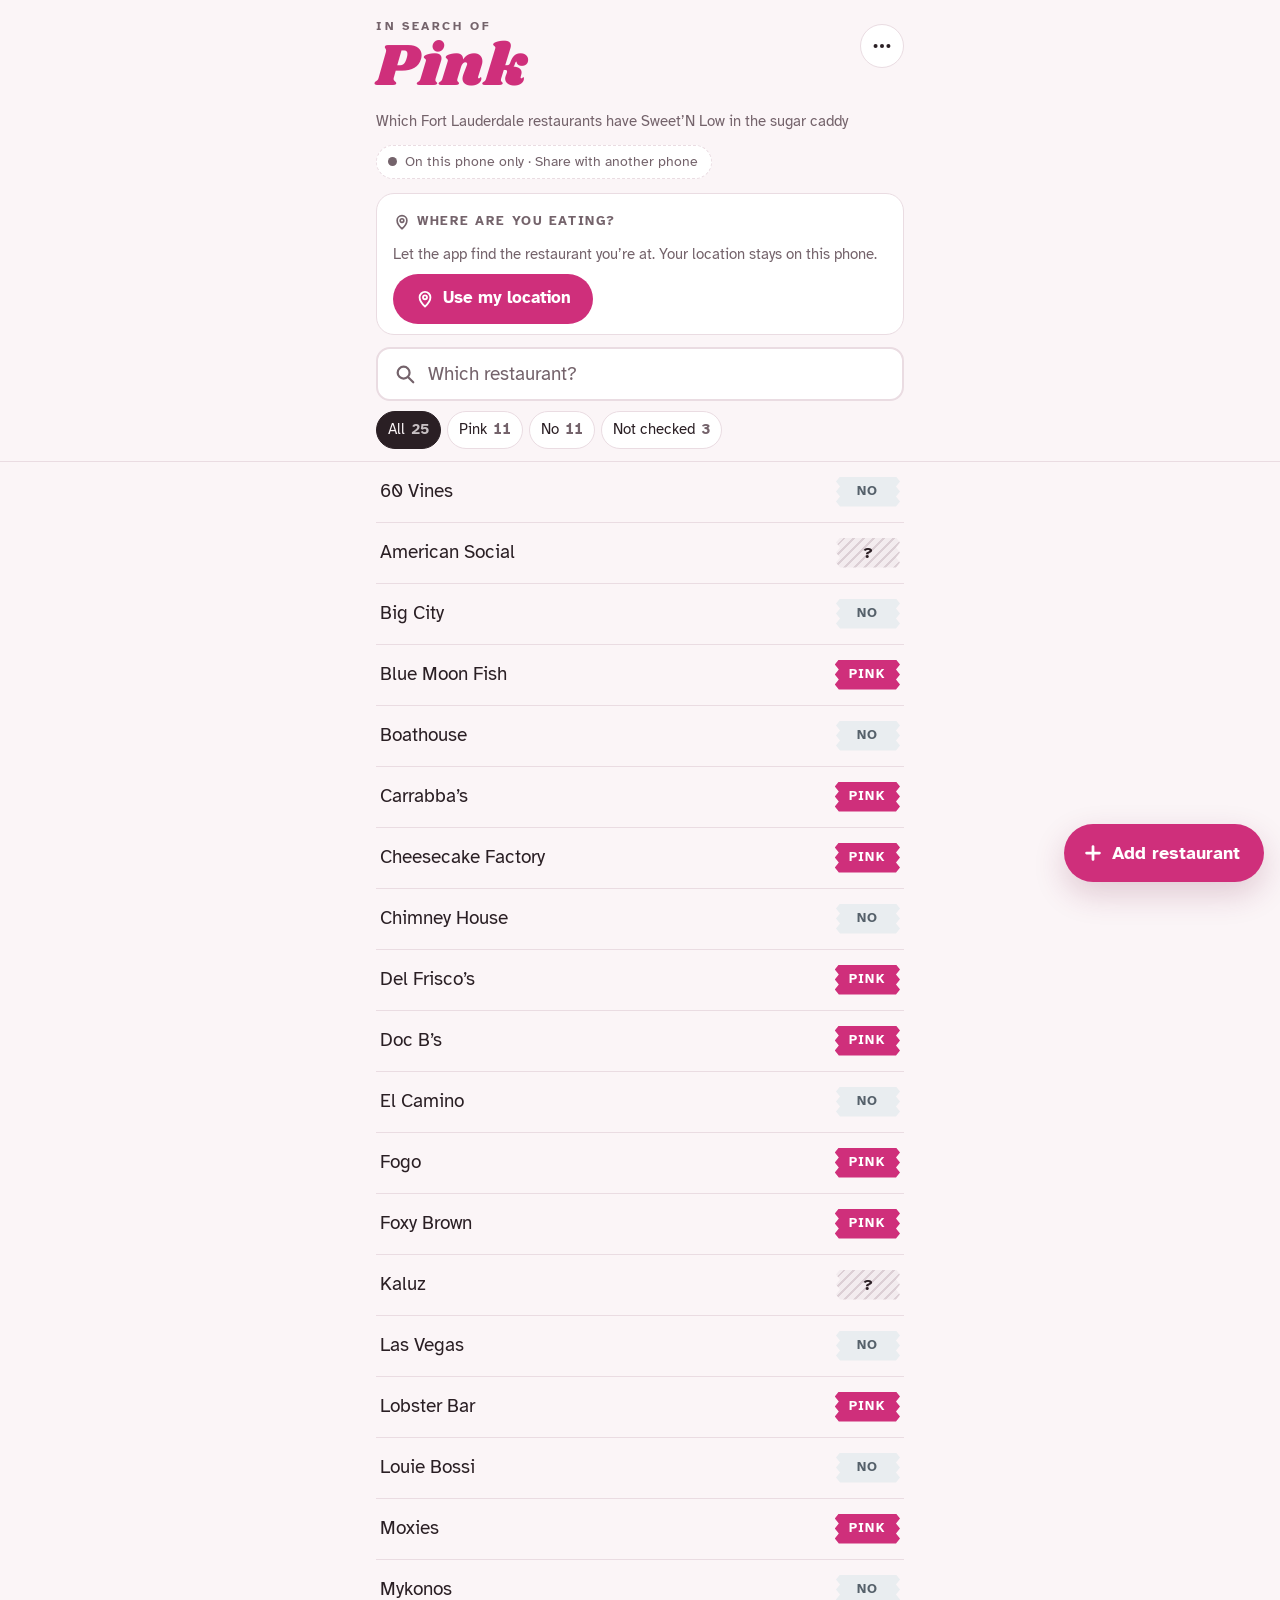
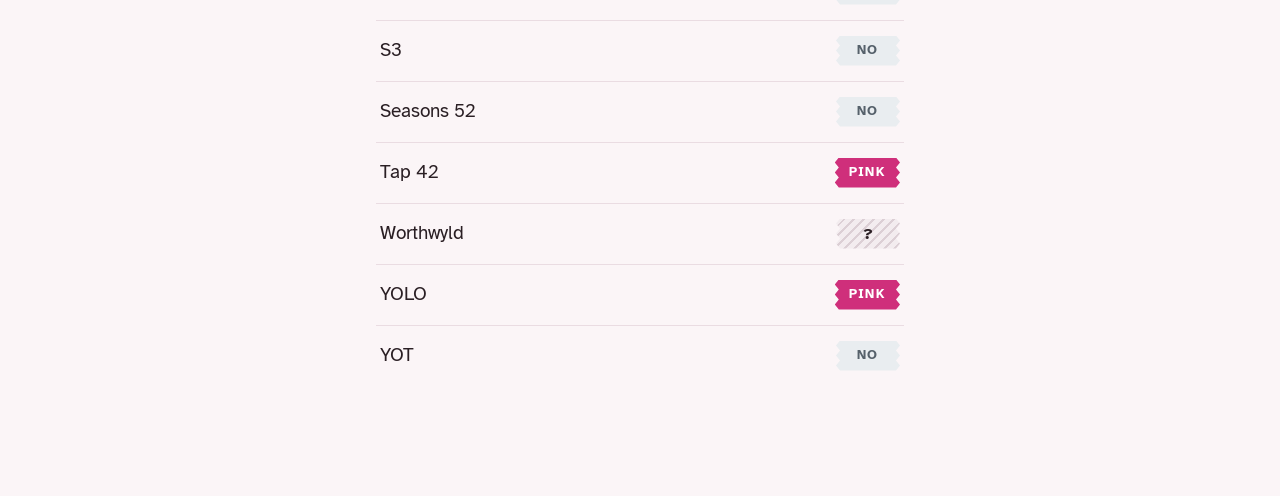
==== docs/index.html @ 4d72fc16 "Recognize the restaurant you're at - On open, the app finds your location and shows the restaurant y" ====
<!doctype html>
<html lang="en">
<head>
<meta charset="utf-8">
<meta name="viewport" content="width=device-width, initial-scale=1, viewport-fit=cover">
<title>In Search of Pink</title>
<meta name="description" content="Which Fort Lauderdale restaurants have Sweet'N Low in the sugar caddy">
<meta name="theme-color" content="#FBF5F7" media="(prefers-color-scheme: light)">
<meta name="theme-color" content="#171214" media="(prefers-color-scheme: dark)">
<meta name="mobile-web-app-capable" content="yes">
<meta name="apple-mobile-web-app-capable" content="yes">
<meta name="apple-mobile-web-app-title" content="Pink List">
<link rel="manifest" href="manifest.webmanifest">
<link rel="icon" type="image/png" href="icons/favicon-64.png">
<link rel="apple-touch-icon" href="icons/apple-touch-icon.png">
<link rel="preconnect" href="https://fonts.googleapis.com">
<link rel="preconnect" href="https://fonts.gstatic.com" crossorigin>
<link rel="stylesheet" href="https://fonts.googleapis.com/css2?family=Atkinson+Hyperlegible:wght@400;700&family=Shrikhand&display=swap">
<style>
:root { padding-top: env(safe-area-inset-top, 0px); padding-bottom: env(safe-area-inset-bottom, 0px); }
body { margin: 0; }
[hidden] { display: none !important; }
/* Layout: one-screen phone app. Masthead scrolls away; search + filter bar stays pinned; each restaurant row wears a crimped sugar-packet badge; adding and correcting happen in a bottom sheet. */
:root {
  --bg: #FBF5F7;
  --surface: #FFFFFF;
  --ink: #2A1F24;
  --muted: #74636B;
  --line: #EADCE2;
  --pink: #CF2F7B;
  --on-pink: #FFFFFF;
  --pink-soft: #FBE1EC;
  --pink-ink: #8C1450;
  --no: #56616B;
  --no-soft: #E9EDF0;
  --unk-a: #F3ECEF;
  --unk-b: #DCCFD5;
  --ok: #23845A;
  --warn: #B86A00;
  --scrim: rgba(42, 31, 36, 0.45);
  --shadow: 0 12px 32px rgba(120, 30, 70, 0.20);
  --f-display: "Shrikhand", "Cooper Black", Georgia, serif;
  --f-body: "Atkinson Hyperlegible", system-ui, -apple-system, "Segoe UI", Roboto, sans-serif;
  --tooth: 4px;
}
@media (prefers-color-scheme: dark) {
  :root:not([data-theme="light"]) {
    --bg: #171214; --surface: #231A1F; --ink: #F5EAEF; --muted: #B4A2AA; --line: #3A2C33;
    --pink: #FF62A5; --on-pink: #2A0716; --pink-soft: #4A1C31; --pink-ink: #FFC1DA;
    --no: #B2BCC5; --no-soft: #2C3237; --unk-a: #2A2125; --unk-b: #45363D;
    --ok: #5ED39C; --warn: #F2A93B;
    --scrim: rgba(0, 0, 0, 0.6); --shadow: 0 12px 32px rgba(0, 0, 0, 0.5);
    color-scheme: dark;
  }
}
:root[data-theme="dark"] {
  --bg: #171214; --surface: #231A1F; --ink: #F5EAEF; --muted: #B4A2AA; --line: #3A2C33;
  --pink: #FF62A5; --on-pink: #2A0716; --pink-soft: #4A1C31; --pink-ink: #FFC1DA;
  --no: #B2BCC5; --no-soft: #2C3237; --unk-a: #2A2125; --unk-b: #45363D;
  --ok: #5ED39C; --warn: #F2A93B;
  --scrim: rgba(0, 0, 0, 0.6); --shadow: 0 12px 32px rgba(0, 0, 0, 0.5);
  color-scheme: dark;
}

* { box-sizing: border-box; }
html { -webkit-text-size-adjust: 100%; }
body {
  background: var(--bg);
  color: var(--ink);
  font: 400 17px/1.45 var(--f-body);
  -webkit-tap-highlight-color: transparent;
}
body::before {
  content: ""; position: fixed; inset: 0 0 auto; height: env(safe-area-inset-top, 0px);
  z-index: 10; background: var(--bg);
}
button, input, textarea { font: inherit; color: inherit; }
button { cursor: pointer; }
:focus-visible { outline: 3px solid var(--pink); outline-offset: 2px; }

.wrap {
  max-width: 560px; margin: 0 auto;
  padding-left: max(16px, env(safe-area-inset-left, 0px));
  padding-right: max(16px, env(safe-area-inset-right, 0px));
}

/* Masthead */
.masthead { padding-block: 20px 6px; display: flex; align-items: flex-start; gap: 12px; }
.brand { margin: 0; flex: 1; min-width: 0; line-height: 1; }
.brand small {
  display: block; font: 700 12px/1 var(--f-body); letter-spacing: 0.22em;
  text-transform: uppercase; color: var(--muted); margin-bottom: 4px;
}
.brand span {
  display: block; font-family: var(--f-display); font-weight: 400; font-size: 52px;
  line-height: 1.05; color: var(--pink); letter-spacing: 0.01em;
}
.sub { margin: 6px 0 0; color: var(--muted); font-size: 15px; text-wrap: balance; }
.icon-btn {
  flex: none; width: 44px; height: 44px; border-radius: 50%; border: 1px solid var(--line);
  background: var(--surface); display: grid; place-items: center; margin-top: 4px;
}
.icon-btn svg { width: 22px; height: 22px; fill: var(--ink); }

/* Sharing status */
.status-row { display: flex; flex-wrap: wrap; gap: 8px; margin-top: 12px; }
.status-row:not(:has(button:not([hidden]))) { display: none; }
.sync-line {
  display: inline-flex; align-items: center; gap: 8px; min-height: 34px; max-width: 100%;
  padding: 5px 13px 5px 11px; border-radius: 17px; border: 1px solid var(--line);
  background: var(--surface); color: var(--muted); font-size: 14px; text-align: left;
}
.sync-line #syncText { min-width: 0; }
.sync-line .dot { width: 9px; height: 9px; border-radius: 50%; flex: none; background: var(--muted); }
.sync-line[data-state="off"] { border-style: dashed; }
.sync-line[data-state="ok"] .dot { background: var(--ok); }
.sync-line[data-state="busy"] .dot { background: var(--pink); animation: pulse 0.9s ease-in-out infinite alternate; }
.sync-line[data-state="offline"] .dot, .sync-line[data-state="error"] .dot { background: var(--warn); }
.install-pill {
  min-height: 34px; padding: 5px 14px; border-radius: 17px; border: 2px solid var(--pink);
  background: transparent; color: var(--pink-ink); font-size: 14px; font-weight: 700;
}
@keyframes pulse { from { opacity: 1; } to { opacity: 0.3; } }

/* Where are we? */
.here {
  margin-top: 14px; padding: 14px 16px 10px; border-radius: 18px;
  background: var(--surface); border: 1px solid var(--line);
  display: grid; gap: 8px;
}
.here[data-kind="pink"] { background: var(--pink); border-color: var(--pink); color: var(--on-pink); }
.here[data-kind="no"] { background: var(--no-soft); border-color: var(--no-soft); }
.here[data-kind="unknown"] { border: 2px dashed var(--unk-b); }
.here[data-kind="quiet"] { background: transparent; border-style: dashed; padding-block: 8px 4px; }
.here[data-kind="locating"] { padding-bottom: 14px; }
.here-top { display: flex; align-items: center; justify-content: space-between; gap: 10px; min-height: 28px; }
.eyebrow {
  display: inline-flex; align-items: center; gap: 6px; min-width: 0;
  font-size: 13px; font-weight: 700; letter-spacing: 0.12em; text-transform: uppercase; color: var(--muted);
}
.pin { width: 18px; height: 18px; flex: none; fill: none; stroke: currentColor; stroke-width: 2.2; stroke-linejoin: round; }
.here[data-kind="locating"] .pin { color: var(--pink); animation: bob 0.8s ease-in-out infinite alternate; }
.here[data-kind="pink"] .eyebrow, .here[data-kind="pink"] .here-link, .here[data-kind="pink"] .here-text { color: var(--on-pink); }
.here-name { margin: 0; font-size: 30px; font-weight: 700; line-height: 1.1; overflow-wrap: anywhere; text-wrap: balance; }
.here-title { margin: 0; font-size: 18px; font-weight: 700; line-height: 1.3; text-wrap: balance; }
.here-text { margin: 0; font-size: 15px; color: var(--muted); }
.here-text b { color: var(--ink); overflow-wrap: anywhere; }
.verdict { display: flex; align-items: center; gap: 12px; font-family: var(--f-display); font-size: 23px; line-height: 1.15; }
.verdict .packet { height: 34px; min-width: 70px; font-size: 14px; }
.here[data-kind="pink"] .packet.pink { background: var(--on-pink); color: var(--pink); }
.here[data-kind="no"] .packet.no { background: var(--surface); }
.here-actions { display: flex; flex-wrap: wrap; align-items: center; gap: 2px 18px; }
.here-link {
  border: 0; background: transparent; padding: 6px 0; min-height: 40px;
  color: var(--pink-ink); font-weight: 700; font-size: 15px; text-decoration: underline; text-underline-offset: 3px;
}
.here-top .here-link { min-height: 32px; padding: 0; flex: none; }
.here .btn .pin { width: 20px; height: 20px; }
.btn.small { height: 42px; padding: 0 16px; font-size: 15px; }
.quick { display: flex; gap: 10px; }
.quick .btn { flex: 1; padding: 0 12px; }
.here-list { list-style: none; margin: 0; padding: 0; }
.here-list li + li { border-top: 1px solid var(--line); }
.here-list .row { min-height: 52px; padding: 8px 0; }
@keyframes bob { from { transform: translateY(0); } to { transform: translateY(-3px); } }

/* Pinned search bar */
.bar {
  position: sticky; top: env(safe-area-inset-top, 0px); z-index: 5;
  background: var(--bg); padding-block: 12px 10px; border-bottom: 1px solid var(--line);
}
.search {
  display: flex; align-items: center; gap: 10px; height: 54px; padding: 0 8px 0 16px;
  background: var(--surface); border: 2px solid var(--line); border-radius: 14px;
}
.search:focus-within { border-color: var(--pink); }
.search > svg { width: 22px; height: 22px; flex: none; fill: none; stroke: var(--muted); stroke-width: 2.4; stroke-linecap: round; }
.search input {
  flex: 1; min-width: 0; border: 0; background: transparent; font-size: 19px; height: 100%;
  outline: none;
}
.search input::placeholder { color: var(--muted); }
.search input::-webkit-search-cancel-button { display: none; }
.clear {
  flex: none; width: 40px; height: 40px; border: 0; border-radius: 50%;
  background: var(--no-soft); color: var(--no); font-size: 22px; line-height: 1;
}
.filters {
  display: flex; gap: 6px; margin-top: 10px; overflow-x: auto; scrollbar-width: none;
  padding-bottom: 2px;
}
.filters::-webkit-scrollbar { display: none; }
.chip {
  flex: none; height: 38px; padding: 0 11px; border-radius: 19px; border: 1px solid var(--line);
  background: var(--surface); font-size: 14.5px; display: inline-flex; align-items: center; gap: 6px;
  white-space: nowrap;
}
.chip b { font-weight: 700; font-variant-numeric: tabular-nums; color: var(--muted); }
.chip[aria-pressed="true"] { background: var(--ink); border-color: var(--ink); color: var(--bg); }
.chip[aria-pressed="true"] b { color: var(--bg); opacity: 0.75; }

/* The packet badge */
.packet {
  display: inline-grid; place-items: center; flex: none;
  min-width: 64px; height: 30px; padding: 0 14px;
  font: 700 13px/1 var(--f-body); letter-spacing: 0.1em; text-transform: uppercase;
  clip-path: polygon(var(--tooth) 0, calc(100% - var(--tooth)) 0, 100% 16.66%, calc(100% - var(--tooth)) 33.33%, 100% 50%, calc(100% - var(--tooth)) 66.66%, 100% 83.33%, calc(100% - var(--tooth)) 100%, var(--tooth) 100%, 0 83.33%, var(--tooth) 66.66%, 0 50%, var(--tooth) 33.33%, 0 16.66%);
}
.packet.pink { background: var(--pink); color: var(--on-pink); }
.packet.no { background: var(--no-soft); color: var(--no); }
.packet.unknown {
  background: repeating-linear-gradient(135deg, var(--unk-a) 0 5px, var(--unk-b) 5px 7px);
  color: var(--ink); font-size: 16px; letter-spacing: 0;
}

/* List */
main { padding-bottom: calc(110px + env(safe-area-inset-bottom, 0px)); }
.list { list-style: none; margin: 0; padding: 0; }
.list li + li { border-top: 1px solid var(--line); }
.row {
  width: 100%; display: flex; align-items: center; gap: 12px; min-height: 60px;
  padding: 10px 4px; border: 0; background: transparent; text-align: left;
}
.row:active { background: var(--pink-soft); }
.row .name { flex: 1; min-width: 0; font-size: 19px; overflow-wrap: anywhere; }
.row .name mark { background: transparent; color: inherit; font-weight: 700; text-decoration: underline; text-decoration-color: var(--pink); text-decoration-thickness: 2px; text-underline-offset: 3px; }
.empty { padding-block: 36px 12px; text-align: center; color: var(--muted); }
.empty p { margin: 0 0 16px; text-wrap: balance; }
.empty strong { color: var(--ink); }
.notice {
  margin: 12px 0 0; padding: 10px 12px; border-radius: 10px; background: var(--pink-soft);
  color: var(--pink-ink); font-size: 14px;
}

/* Buttons */
.btn {
  display: inline-flex; align-items: center; justify-content: center; gap: 8px;
  height: 50px; padding: 0 22px; border-radius: 25px; border: 0;
  background: var(--pink); color: var(--on-pink); font-weight: 700; font-size: 17px;
}
.btn.quiet { background: var(--no-soft); color: var(--ink); }
a.btn { text-decoration: none; }
.btn:disabled { opacity: 0.45; cursor: default; }
.fab {
  position: fixed; z-index: 6; box-shadow: var(--shadow);
  right: calc(16px + env(safe-area-inset-right, 0px));
  bottom: calc(18px + env(safe-area-inset-bottom, 0px));
  height: 58px; padding: 0 24px 0 18px; border-radius: 29px; font-size: 18px;
}
.fab svg { width: 22px; height: 22px; stroke: currentColor; stroke-width: 3; stroke-linecap: round; fill: none; }
.link { border: 0; background: transparent; padding: 8px 0; color: var(--pink-ink); font-weight: 700; text-decoration: underline; text-underline-offset: 3px; }
:root .link.danger { color: var(--muted); }

/* Bottom sheet */
.scrim { position: fixed; inset: 0; z-index: 20; background: var(--scrim); }
.sheet {
  position: fixed; z-index: 21; left: 0; right: 0; bottom: 0;
  max-height: 88%; overflow-y: auto; overscroll-behavior: contain;
  background: var(--surface); border-radius: 22px 22px 0 0; box-shadow: var(--shadow);
  padding-top: 10px;
  padding-bottom: calc(22px + env(safe-area-inset-bottom, 0px));
  animation: rise 0.22s ease-out;
}
.sheet-inner {
  max-width: 560px; margin: 0 auto;
  padding-left: max(20px, env(safe-area-inset-left, 0px));
  padding-right: max(20px, env(safe-area-inset-right, 0px));
  display: grid; gap: 16px;
}
.grab { width: 44px; height: 5px; border-radius: 3px; background: var(--line); margin: 0 auto 6px; }
.sheet h2 { margin: 0; font-size: 26px; line-height: 1.15; text-wrap: balance; overflow-wrap: anywhere; }
.sheet .meta { margin: -10px 0 0; color: var(--muted); font-size: 15px; }
.sheet p { margin: 0; }
.field { display: grid; gap: 6px; }
.field label, .legend { font-size: 14px; font-weight: 700; letter-spacing: 0.06em; text-transform: uppercase; color: var(--muted); }
.field input, .field textarea {
  width: 100%; border: 2px solid var(--line); border-radius: 12px; background: var(--bg);
  padding: 12px 14px; font-size: 19px;
}
.opt { text-transform: none; letter-spacing: 0; font-weight: 400; }
.check { display: flex; align-items: flex-start; gap: 12px; font-size: 16px; line-height: 1.4; cursor: pointer; }
.check input { width: 22px; height: 22px; margin: 1px 0 0; flex: none; accent-color: var(--pink); }
.where { display: grid; gap: 10px; border-top: 1px solid var(--line); padding-top: 14px; }
.spot-cta { display: grid; gap: 6px; justify-items: start; }
.spot-cta .pin { width: 20px; height: 20px; }
.field textarea.short { min-height: 0; font-size: 14px; word-break: break-all; }
.field textarea { font-size: 15px; line-height: 1.5; resize: vertical; min-height: 180px; font-family: ui-monospace, "SFMono-Regular", Menlo, monospace; }
.field input:focus, .field textarea:focus { outline: none; border-color: var(--pink); }
.inline { display: flex; gap: 10px; }
.inline input { flex: 1; min-width: 0; }
.inline .btn { flex: none; height: auto; padding: 0 18px; }
.hint { font-size: 15px; color: var(--muted); }
.good { font-size: 15px; color: var(--ink); background: var(--no-soft); border-left: 4px solid var(--ok); padding: 10px 12px; border-radius: 10px; }
.warn { font-size: 15px; color: var(--pink-ink); background: var(--pink-soft); padding: 10px 12px; border-radius: 10px; }
fieldset { border: 0; margin: 0; padding: 0; display: grid; gap: 10px; }
.choices { display: grid; gap: 10px; }
.choice {
  display: flex; align-items: center; gap: 14px; min-height: 60px; padding: 10px 14px;
  border: 2px solid var(--line); border-radius: 14px; background: var(--surface);
  text-align: left; font-size: 18px; font-weight: 700;
}
.choice .packet { min-width: 66px; }
.choice .what { flex: 1; min-width: 0; }
.choice .what small { display: block; font-weight: 400; font-size: 14px; color: var(--muted); }
.choice[aria-pressed="true"] { border-color: var(--ink); }
.choice .now { font-size: 12px; font-weight: 700; letter-spacing: 0.1em; text-transform: uppercase; color: var(--muted); }
.actions { display: flex; gap: 10px; flex-wrap: wrap; }
.actions .btn { flex: 1 1 140px; padding: 0 14px; white-space: nowrap; }
.confirm { display: grid; gap: 12px; padding: 14px; border-radius: 14px; background: var(--no-soft); }
.menu-item {
  display: flex; align-items: center; gap: 14px; width: 100%; min-height: 64px; padding: 10px 4px;
  border: 0; border-top: 1px solid var(--line); background: transparent; text-align: left; font-size: 18px; font-weight: 700;
}
.menu-item small { display: block; font-weight: 400; font-size: 14px; color: var(--muted); }
.menu-item svg { width: 26px; height: 26px; flex: none; fill: none; stroke: var(--pink); stroke-width: 2.2; stroke-linecap: round; stroke-linejoin: round; }

.steps { border-top: 1px solid var(--line); padding-top: 12px; font-size: 15px; }
.steps summary { cursor: pointer; font-weight: 700; color: var(--pink-ink); min-height: 32px; }
.steps ol { margin: 10px 0 0; padding-left: 22px; display: grid; gap: 8px; }

/* Toast */
.toast {
  position: fixed; z-index: 30;
  left: max(16px, env(safe-area-inset-left, 0px));
  right: max(16px, env(safe-area-inset-right, 0px));
  bottom: calc(88px + env(safe-area-inset-bottom, 0px));
  max-width: 528px; margin: 0 auto;
  display: flex; align-items: center; gap: 12px; padding: 12px 12px 12px 18px;
  background: var(--ink); color: var(--bg); border-radius: 14px; box-shadow: var(--shadow);
  font-size: 16px; animation: rise 0.18s ease-out;
}
.toast span { flex: 1; min-width: 0; }
.toast button { flex: none; border: 0; background: transparent; color: var(--bg); font-weight: 700; text-decoration: underline; text-underline-offset: 3px; padding: 8px; }

@keyframes rise { from { transform: translateY(32px); } to { transform: none; } }
@media (prefers-reduced-motion: reduce) { .sheet, .toast, .sync-line .dot, .here .pin { animation: none !important; } }
@media (min-width: 600px) { .brand span { font-size: 60px; } }

</style>
</head>
<body>
<div class="wrap">
  <header class="masthead">
    <h1 class="brand"><small>In search of</small><span>Pink</span></h1>
    <button id="menuBtn" class="icon-btn" type="button" aria-label="List options: share, send, import">
      <svg viewBox="0 0 24 24" aria-hidden="true"><circle cx="5" cy="12" r="2.2"/><circle cx="12" cy="12" r="2.2"/><circle cx="19" cy="12" r="2.2"/></svg>
    </button>
  </header>
  <p class="sub">Which Fort Lauderdale restaurants have Sweet&rsquo;N Low in the sugar caddy</p>
  <div class="status-row">
    <button id="syncLine" class="sync-line" type="button" data-state="off" hidden><span class="dot" aria-hidden="true"></span><span id="syncText"></span></button>
    <button id="installBtn" class="install-pill" type="button" hidden>Install app</button>
  </div>
  <section id="here" class="here" aria-live="polite" aria-label="Where you are" hidden></section>
</div>

<div class="bar">
  <div class="wrap">
    <label class="search" for="q">
      <svg viewBox="0 0 24 24" aria-hidden="true"><circle cx="10.5" cy="10.5" r="6.5"/><path d="M15.5 15.5 21 21"/></svg>
      <input id="q" type="search" placeholder="Which restaurant?" autocomplete="off" autocorrect="off" spellcheck="false" enterkeyhint="search" aria-label="Search restaurants">
      <button id="clearQ" class="clear" type="button" aria-label="Clear search" hidden>&times;</button>
    </label>
    <div class="filters" id="filters" aria-label="Show">
      <button class="chip" type="button" data-f="all" aria-pressed="true">All <b data-n="all">0</b></button>
      <button class="chip" type="button" data-f="pink" aria-pressed="false">Pink <b data-n="pink">0</b></button>
      <button class="chip" type="button" data-f="no" aria-pressed="false">No <b data-n="no">0</b></button>
      <button class="chip" type="button" data-f="unknown" aria-pressed="false">Not checked <b data-n="unknown">0</b></button>
    </div>
  </div>
</div>

<main class="wrap">
  <p id="storageNotice" class="notice" hidden>This window can&rsquo;t save changes, so anything you add or fix here disappears when you close it.</p>
  <ul id="list" class="list" aria-label="Restaurants"></ul>
  <div id="empty" class="empty" hidden></div>
</main>

<button id="addBtn" class="btn fab" type="button">
  <svg viewBox="0 0 24 24" aria-hidden="true"><path d="M12 5v14M5 12h14"/></svg>
  Add restaurant
</button>

<div id="scrim" class="scrim" hidden></div>
<section id="sheet" class="sheet" role="dialog" aria-modal="true" aria-labelledby="sheetTitle" hidden></section>
<div id="toast" class="toast" role="status" aria-live="polite" hidden><span id="toastMsg"></span><button id="toastUndo" type="button">Undo</button></div>

<script>
(function () {
  'use strict';

  var KEY = 'inSearchOfPink.v1';
  var SYNC_KEY = 'inSearchOfPink.sync';
  var PEND_KEY = 'inSearchOfPink.pending';
  var ADDR_KEY = 'inSearchOfPink.addresses';

  // name, status, street address (Fort Lauderdale unless it says otherwise), other names it goes by
  var SEED = [
    ['Boathouse', 'no', '620 SE 4th St', ['Boathouse at the Riverside']],
    ['Doc B’s', 'pink', '452 N Federal Hwy'],
    ['Tap 42', 'pink', '1411 S Andrews Ave'],
    ['YOT', 'no', '2015 SW 20th St', ['YOT Bar & Kitchen']],
    ['Louie Bossi', 'no', '1032 E Las Olas Blvd', ['Louie Bossi’s']],
    ['Big City', 'no', '609 E Las Olas Blvd', ['Big City Tavern']],
    ['Moxies', 'pink', '201 E Las Olas Blvd'],
    ['El Camino', 'no', '817 E Las Olas Blvd'],
    ['YOLO', 'pink', '333 E Las Olas Blvd'],
    ['Foxy Brown', 'pink', '476 N Federal Hwy'],
    ['60 Vines', 'no', '800 E Las Olas Blvd', ['Sixty Vines']],
    ['Chimney House', 'no', '701 W Las Olas Blvd', ['The Chimney House']],
    ['Mykonos', 'no', '305 S Andrews Ave'],
    ['Worthwyld', 'unknown', '350 E Las Olas Blvd'],
    ['American Social', 'unknown', '811 E Las Olas Blvd'],
    ['Blue Moon Fish', 'pink', '4405 W Tradewinds Ave, Fort Lauderdale, FL 33308', ['Blue Moon Fish Co']],
    ['S3', 'no', '505 N Fort Lauderdale Beach Blvd'],
    ['Fogo', 'pink', '201 E Las Olas Blvd', ['Fogo de Chao']],
    ['Cheesecake Factory', 'pink', '600 E Las Olas Blvd', ['The Cheesecake Factory']],
    ['Del Frisco’s', 'pink', '501 E Las Olas Blvd', ['Del Frisco’s Grille']],
    ['Carrabba’s', 'pink', '1430 SE 17th St', ['Carrabba’s Italian Grill']],
    ['Seasons 52', 'no', '2428 E Sunrise Blvd'],
    ['Lobster Bar', 'pink', '450 E Las Olas Blvd', ['Lobster Bar Sea Grille']],
    ['Kaluz', 'unknown', '3300 E Commercial Blvd'],
    ['Las Vegas', 'no', ''] // many branches: learns its spot when you save it
  ];
  var BADGE = { pink: 'Pink', no: 'No', unknown: '?' };
  var SAY = { pink: 'Pink', no: 'No pink', unknown: 'Not checked' };
  var CHOICES = [
    ['pink', 'Pink packets', 'Sweet’N Low is in the caddy'],
    ['no', 'No pink', 'Only other sweeteners'],
    ['unknown', 'Not checked yet', 'Nobody has looked']
  ];
  var PIN = '<svg class="pin" viewBox="0 0 24 24" aria-hidden="true"><path d="M12 21s-6.5-5.6-6.5-11a6.5 6.5 0 0 1 13 0c0 5.4-6.5 11-6.5 11z"/><circle cx="12" cy="10" r="2.4"/></svg>';

  var items = [];
  var filter = 'all';
  var undoOps = null;
  var toastTimer = 0;
  var lastFocus = null;
  var sheetOpen = false;
  var prevQuery = '';
  var IS_APP = !!document.querySelector('link[rel="manifest"]');
  var useHistory = (function () { try { return window.top === window.self; } catch (e) { return false; } })();
  var collator = new Intl.Collator('en', { numeric: true, sensitivity: 'base' });

  // Shared list
  var sync = { url: null, sheetUrl: '', last: 0 };
  var syncState = 'off';           // off | busy | ok | offline | error
  var pending = [];
  var syncing = null, syncAgain = false;
  var installEvent = null;

  // Where are we?
  var here = { state: 'off', best: null, watch: null, timer: 0, started: 0, pick: null, granted: false, fromAdd: false };
  var lastFix = null;

  function $(s, root) { return (root || document).querySelector(s); }
  function $$(s, root) { return Array.prototype.slice.call((root || document).querySelectorAll(s)); }
  var qEl = $('#q'), listEl = $('#list'), emptyEl = $('#empty'), sheetEl = $('#sheet'),
      scrimEl = $('#scrim'), toastEl = $('#toast'), hereEl = $('#here');

  /* ---------- helpers ---------- */
  function uid() {
    try { if (window.crypto && crypto.randomUUID) return crypto.randomUUID(); } catch (e) {}
    return 'r' + Date.now().toString(36) + Math.random().toString(36).slice(2, 10);
  }
  function norm(s) {
    return String(s || '').toLowerCase().normalize('NFD').replace(/[̀-ͯ]/g, '')
      .replace(/&/g, ' and ').replace(/['‘’`´.]/g, '')
      .replace(/[^a-z0-9]+/g, ' ').trim();
  }
  function squash(s) { return norm(s).replace(/ /g, ''); }
  function esc(s) {
    return String(s).replace(/[&<>"']/g, function (c) {
      return { '&': '&amp;', '<': '&lt;', '>': '&gt;', '"': '&quot;', "'": '&#39;' }[c];
    });
  }
  function tidy(s) { return String(s || '').replace(/\s+/g, ' ').trim().replace(/'/g, '’'); }
  function tidyAddr(s) { return String(s || '').replace(/\s+/g, ' ').trim().slice(0, 200); }
  function todayISO() {
    var d = new Date();
    return d.getFullYear() + '-' + String(d.getMonth() + 1).padStart(2, '0') + '-' + String(d.getDate()).padStart(2, '0');
  }
  function fmt(iso) {
    var p = String(iso).split('-').map(Number);
    if (p.length !== 3 || !p[0]) return '';
    return new Date(p[0], p[1] - 1, p[2]).toLocaleDateString('en-US', { month: 'short', day: 'numeric', year: 'numeric' });
  }
  function clock(ms) { return new Date(ms).toLocaleTimeString('en-US', { hour: 'numeric', minute: '2-digit' }); }
  function round5(n) { return Math.round(n * 1e5) / 1e5; }
  function plural(n, one, many) { return n + ' ' + (n === 1 ? one : (many || one + 's')); }
  function byId(id) { for (var i = 0; i < items.length; i++) if (items[i].id === id) return items[i]; return null; }
  function findByName(name, exceptId) {
    var k = squash(name);
    if (!k) return null;
    for (var i = 0; i < items.length; i++) {
      if (items[i].id !== exceptId && squash(items[i].name) === k) return items[i];
    }
    return null;
  }
  function sorted(arr) { return arr.slice().sort(function (a, b) { return collator.compare(a.name, b.name); }); }
  function snap() { return JSON.stringify(items); }
  function cleanSpots(v) {
    return (Array.isArray(v) ? v : []).filter(function (p) {
      return Array.isArray(p) && isFinite(p[0]) && isFinite(p[1]) && Math.abs(p[0]) <= 90 && Math.abs(p[1]) <= 180;
    }).map(function (p) { return [Number(p[0]), Number(p[1])]; }).slice(-8);
  }
  function copyItem(x) {
    var geo = Array.isArray(x.geo) && isFinite(x.geo[0]) && isFinite(x.geo[1]) ? [Number(x.geo[0]), Number(x.geo[1])] : null;
    var address = tidyAddr(x.address);
    return {
      id: x.id, name: x.name, status: x.status, updated: x.updated || null,
      address: address,
      geo: geo,
      geoState: geo ? 'ok' : (address ? (x.geoState === 'notfound' ? 'notfound' : 'pending') : 'none'),
      spots: cleanSpots(x.spots)
    };
  }
  function knownAddress(name) {
    var k = squash(name);
    for (var i = 0; i < SEED.length; i++) {
      var names = [SEED[i][0]].concat(SEED[i][3] || []);
      for (var j = 0; j < names.length; j++) if (squash(names[j]) === k) return SEED[i][2] || '';
    }
    return '';
  }

  /* ---------- storage ---------- */
  function valid(it) {
    return it && typeof it.name === 'string' && it.name.trim() && ['pink', 'no', 'unknown'].indexOf(it.status) > -1;
  }
  function readJSON(key) {
    try { var raw = localStorage.getItem(key); return raw ? JSON.parse(raw) : null; } catch (e) { return null; }
  }
  function load() {
    var d = readJSON(KEY);
    if (d && Array.isArray(d.items)) {
      return d.items.filter(valid).map(function (it) { var c = copyItem(it); c.id = c.id || uid(); return c; });
    }
    items = SEED.map(function (r) {
      return copyItem({ id: uid(), name: r[0], status: r[1], updated: null, address: r[2] });
    });
    save();
    try { localStorage.setItem(ADDR_KEY, JSON.stringify(['local'])); } catch (e) {}
    return items;
  }
  function save() {
    var ok = true;
    try {
      localStorage.setItem(KEY, JSON.stringify({ v: 1, items: items }));
      localStorage.setItem(PEND_KEY, JSON.stringify(pending));
      if (sync.url) localStorage.setItem(SYNC_KEY, JSON.stringify(sync));
      else localStorage.removeItem(SYNC_KEY);
    } catch (e) { ok = false; }
    $('#storageNotice').hidden = ok;
  }
  function loadSync() {
    var s = readJSON(SYNC_KEY), p = readJSON(PEND_KEY);
    if (s && validUrl(s.url)) sync = { url: s.url, sheetUrl: s.sheetUrl || '', last: s.last || 0 };
    pending = (sync.url && Array.isArray(p)) ? p : [];
  }
  // Lists saved before addresses existed get the known addresses once (per phone, and once per shared list).
  function fillAddresses(ctx) {
    var done = readJSON(ADDR_KEY) || [];
    if (done.indexOf(ctx) > -1) return;
    var before = JSON.parse(snap());
    items.forEach(function (it) {
      if (!it.address) {
        var a = knownAddress(it.name);
        if (a) { it.address = a; it.geo = null; it.geoState = 'pending'; }
      }
    });
    var ops = diffOps(before, items);
    if (sync.url && ops.length) pending = pending.concat(ops);
    done.push(ctx);
    try { localStorage.setItem(ADDR_KEY, JSON.stringify(done)); } catch (e) {}
    save();
    if (sync.url && ops.length) setTimeout(runSync, 0);
  }

  /* ---------- list ---------- */
  function packet(s) { return '<span class="packet ' + s + '" aria-hidden="true">' + BADGE[s] + '</span>'; }
  function highlight(name, raw) {
    if (!raw) return esc(name);
    var i = name.toLowerCase().indexOf(raw.toLowerCase());
    if (i < 0) return esc(name);
    return esc(name.slice(0, i)) + '<mark>' + esc(name.slice(i, i + raw.length)) + '</mark>' + esc(name.slice(i + raw.length));
  }
  function matches(it, nq, sq) {
    if (!nq) return true;
    var n = norm(it.name);
    return n.indexOf(nq) > -1 || n.replace(/ /g, '').indexOf(sq) > -1;
  }
  function rowHtml(it, raw, act) {
    return '<button class="row" type="button" data-id="' + esc(it.id) + '"' + (act ? ' data-here="' + act + '"' : '') +
      ' aria-label="' + esc(it.name) + ': ' + SAY[it.status] + '"><span class="name">' + highlight(it.name, raw || '') +
      '</span>' + packet(it.status) + '</button>';
  }

  function render() {
    var counts = { all: items.length, pink: 0, no: 0, unknown: 0 };
    items.forEach(function (it) { counts[it.status]++; });
    $$('[data-n]').forEach(function (b) { b.textContent = counts[b.getAttribute('data-n')]; });
    $$('.chip').forEach(function (c) { c.setAttribute('aria-pressed', String(c.getAttribute('data-f') === filter)); });

    var raw = qEl.value.trim(), nq = norm(raw), sq = nq.replace(/ /g, '');
    $('#clearQ').hidden = !raw;

    var shown = sorted(items.filter(function (it) {
      return (filter === 'all' || it.status === filter) && matches(it, nq, sq);
    }));
    listEl.innerHTML = shown.map(function (it) { return '<li>' + rowHtml(it, raw) + '</li>'; }).join('');

    renderSyncLine();
    renderHere();
    if (shown.length) { emptyEl.hidden = true; emptyEl.innerHTML = ''; return; }
    emptyEl.hidden = false;
    if (raw) {
      var elsewhere = items.some(function (it) { return matches(it, nq, sq); });
      emptyEl.innerHTML = (elsewhere && filter !== 'all')
        ? '<p>No match under <strong>' + SAY[filter] + '</strong>.</p><button class="btn quiet" type="button" data-act="showall">Search all restaurants</button>'
        : '<p><strong>' + esc(raw) + '</strong> isn’t on the list yet.</p><button class="btn" type="button" data-act="addq">Add “' + esc(tidy(raw)) + '”</button>';
    } else if (!items.length) {
      emptyEl.innerHTML = '<p>The list is empty. Tap <strong>Add restaurant</strong> to start it.</p>';
    } else if (filter === 'unknown') {
      emptyEl.innerHTML = '<p>Every restaurant on the list has been checked.</p>';
    } else {
      emptyEl.innerHTML = '<p>No restaurants in this group yet.</p>';
    }
  }

  /* ---------- changes: diff into operations the shared list understands ---------- */
  function sameSpots(a, b) { return JSON.stringify(a || []) === JSON.stringify(b || []); }
  function setOp(x, prev) {
    var op = { op: 'set', id: x.id, name: x.name, status: x.status, updated: x.updated || null };
    if (prev ? (prev.address || '') !== (x.address || '') : !!x.address) op.address = x.address || '';
    if (prev ? !sameSpots(prev.spots, x.spots) : (x.spots && x.spots.length)) op.spots = x.spots || [];
    return op;
  }
  function differs(o, x) {
    return o.name !== x.name || o.status !== x.status || (o.address || '') !== (x.address || '') || !sameSpots(o.spots, x.spots);
  }
  function diffOps(fromArr, toArr) {
    var from = {}, to = {}, ops = [];
    fromArr.forEach(function (x) { from[x.id] = x; });
    toArr.forEach(function (x) { to[x.id] = x; });
    toArr.forEach(function (x) {
      var o = from[x.id];
      if (!o) ops.push(setOp(x, null));
      else if (differs(o, x)) ops.push(setOp(x, o));
    });
    fromArr.forEach(function (x) { if (!to[x.id]) ops.push({ op: 'delete', id: x.id }); });
    return ops;
  }
  // Mirrors the Google Sheet script, so the phone shows what the shared list will hold.
  function applyOps(list, ops) {
    list = list.map(copyItem);
    ops.forEach(function (op) {
      if (!op) return;
      if (op.op === 'delete') { list = list.filter(function (x) { return x.id !== op.id; }); return; }
      if (op.op !== 'set' || !op.name) return;
      var it = null, sameId = false, i;
      for (i = 0; i < list.length && !it; i++) if (list[i].id === op.id) { it = list[i]; sameId = true; }
      for (i = 0; i < list.length && !it; i++) if (squash(list[i].name) === squash(op.name)) it = list[i];
      if (!it) { it = copyItem({ id: op.id, name: op.name, status: op.status }); list.push(it); }
      else if (sameId) it.name = op.name;
      it.status = op.status;
      if (op.updated) it.updated = op.updated;
      if (Object.prototype.hasOwnProperty.call(op, 'address') && tidyAddr(op.address) !== it.address) {
        it.address = tidyAddr(op.address);
        it.geo = null;
        it.geoState = it.address ? 'pending' : 'none';
      }
      if (Array.isArray(op.spots)) it.spots = cleanSpots(op.spots);
    });
    return list;
  }
  function commit(msg, beforeJSON) {
    var before = JSON.parse(beforeJSON);
    var ops = diffOps(before, items);
    var inverse = diffOps(items, before);
    if (sync.url && ops.length) pending = pending.concat(ops);
    save();
    render();
    showToast(msg, inverse.length ? inverse : null);
    if (ops.length) runSync();
  }

  /* ---------- toast + undo ---------- */
  function showToast(msg, ops) {
    undoOps = ops || null;
    $('#toastMsg').textContent = msg;
    $('#toastUndo').hidden = !undoOps;
    toastEl.hidden = false;
    clearTimeout(toastTimer);
    toastTimer = setTimeout(hideToast, undoOps ? 6500 : 3000);
  }
  function hideToast() { toastEl.hidden = true; undoOps = null; }
  $('#toastUndo').addEventListener('click', function () {
    if (undoOps) {
      var ops = undoOps;
      items = applyOps(items, ops);
      if (sync.url) pending = pending.concat(ops);
      save();
      render();
      runSync();
    }
    showToast('Change undone.', null);
  });

  /* ---------- shared list: talking to the Google Sheet ---------- */
  function validUrl(u) {
    u = String(u || '').trim();
    if (/^https:\/\/script\.google\.com\/(a\/[^/\s]+\/)?macros\/s\/[\w-]+\/exec\/?$/.test(u)) return true;
    var local = location.hostname === 'localhost' || location.hostname === '127.0.0.1';
    return local && /^http:\/\/(localhost|127\.0\.0\.1):\d+\//.test(u);
  }
  function api(url, ops) {
    var opts = { redirect: 'follow', cache: 'no-store' }, target = url;
    if (ops) {
      opts.method = 'POST';
      opts.headers = { 'Content-Type': 'text/plain;charset=utf-8' };
      opts.body = JSON.stringify({ ops: ops });
    } else {
      opts.method = 'GET';
      target = url + (url.indexOf('?') > -1 ? '&' : '?') + 't=' + Date.now();
    }
    var timer = 0;
    if (window.AbortController) {
      var ctrl = new AbortController();
      opts.signal = ctrl.signal;
      timer = setTimeout(function () { ctrl.abort(); }, 30000);
    }
    return fetch(target, opts).then(function (r) {
      if (!r.ok) throw new Error('status ' + r.status);
      return r.json();
    }).then(function (d) {
      clearTimeout(timer);
      if (!d || !d.ok || !Array.isArray(d.items)) throw new Error((d && d.error) || 'unexpected reply');
      return d;
    }, function (e) { clearTimeout(timer); throw e; });
  }
  function adopt(d) {
    items = applyOps(d.items.filter(valid), pending);
    if (d.sheetUrl) sync.sheetUrl = d.sheetUrl;
    sync.last = Date.now();
  }
  function runSync() {
    if (!sync.url) return Promise.resolve();
    if (syncing) { syncAgain = true; return syncing; }
    var url = sync.url, sent = pending.slice();
    setSyncState('busy');
    syncing = api(url, sent.length ? sent : null).then(function (d) {
      if (sync.url !== url) return;
      pending = pending.slice(sent.length);
      adopt(d);
      save();
      setSyncState('ok');
      render();
      fillAddresses(url);
    }).catch(function () {
      if (sync.url !== url) return;
      setSyncState(navigator.onLine === false ? 'offline' : 'error');
    }).then(function () {
      syncing = null;
      if (syncAgain) { syncAgain = false; return runSync(); }
    });
    return syncing;
  }
  // First connection: an empty sheet gets this phone's list; otherwise the shared list wins,
  // and anything added or changed only on this phone that the sheet lacks is added to it.
  function connect(url) {
    url = String(url).trim().replace(/\/$/, '');
    return api(url, null).then(function (d) {
      var server = d.items.filter(valid);
      var mine = server.length
        ? items.filter(function (it) {
            return (it.updated || (it.spots && it.spots.length)) &&
              !server.some(function (s) { return squash(s.name) === squash(it.name); });
          })
        : items;
      var ops = mine.map(function (it) { return setOp(it, null); });
      return (ops.length ? api(url, ops) : Promise.resolve(d)).then(function (d2) {
        sync = { url: url, sheetUrl: d2.sheetUrl || '', last: Date.now() };
        pending = [];
        adopt(d2);
        save();
        setSyncState('ok');
        render();
        fillAddresses(url);
        return { started: !server.length, added: server.length ? ops.length : 0, total: items.length };
      });
    });
  }
  function disconnect() {
    sync = { url: null, sheetUrl: '', last: 0 };
    pending = [];
    save();
    setSyncState('off');
    render();
  }
  function inviteLink() {
    return location.origin + location.pathname + '#join=' + encodeURIComponent(sync.url);
  }
  function setSyncState(s) { syncState = s; renderSyncLine(); }
  function syncSummary() {
    var n = pending.length, waiting = n ? plural(n, 'change') + ' will sync when it connects' : '';
    if (syncState === 'busy') return 'Syncing…';
    if (syncState === 'ok') return 'Shared list · up to date ' + clock(sync.last);
    if (syncState === 'offline') return 'No connection · ' + (waiting || 'showing the last copy');
    if (syncState === 'error') return 'Can’t reach the shared list · ' + (waiting || 'tap to try again');
    return 'On this phone only · Share with another phone';
  }
  function sheetStateText() {
    var n = pending.length, waiting = n ? ' ' + plural(n, 'change') + ' will sync when it connects.' : '';
    if (syncState === 'busy') return 'Syncing…';
    if (syncState === 'ok') return 'Up to date as of ' + clock(sync.last) + '.';
    if (syncState === 'offline') return 'No connection right now.' + waiting;
    return 'Can’t reach the Google Sheet right now.' + waiting;
  }
  function renderSyncLine() {
    var line = $('#syncLine');
    if (!IS_APP) { line.hidden = true; return; }
    if (!sync.url) syncState = 'off';
    line.hidden = false;
    line.setAttribute('data-state', syncState);
    $('#syncText').textContent = syncSummary();
  }

  /* ---------- where are we? ---------- */
  function distM(a, b) {
    var R = 6371000, r = Math.PI / 180;
    var dLat = (b.lat - a.lat) * r, dLng = (b.lng - a.lng) * r;
    var s = Math.sin(dLat / 2) * Math.sin(dLat / 2) +
      Math.cos(a.lat * r) * Math.cos(b.lat * r) * Math.sin(dLng / 2) * Math.sin(dLng / 2);
    return 2 * R * Math.asin(Math.min(1, Math.sqrt(s)));
  }
  // A spot saved on a phone is exact; a spot worked out from an address is an estimate.
  // An address spot near a saved one is the same branch, so the saved one replaces it.
  function pointsOf(it) {
    var pts = (it.spots || []).map(function (p) { return { lat: p[0], lng: p[1], saved: true }; });
    if (it.geo) {
      var g = { lat: it.geo[0], lng: it.geo[1], saved: false };
      if (!pts.some(function (p) { return distM(p, g) < 300; })) pts.push(g);
    }
    return pts;
  }
  function anyPlaces() { return items.some(function (it) { return pointsOf(it).length > 0; }); }
  function guess(fix) {
    var acc = Math.max(5, fix.acc), reach = Math.min(acc, 200), cands = [];
    items.forEach(function (it) {
      var best = null;
      pointsOf(it).forEach(function (p) {
        var d = distM(fix, p);
        if (d > (p.saved ? 35 : 60) + reach) return;
        var score = d + (p.saved ? 0 : 20);
        if (!best || score < best.score) best = { d: d, score: score };
      });
      if (best) cands.push({ it: it, d: best.d, score: best.score });
    });
    cands.sort(function (a, b) { return a.score - b.score; });
    if (acc > 250) return { kind: 'fuzzy', cands: cands.slice(0, 4), acc: acc };
    if (!cands.length) return { kind: anyPlaces() ? 'none' : 'noplaces' };
    if (cands.length === 1 || cands[1].score - cands[0].score > Math.max(25, acc * 0.75)) {
      return { kind: 'match', it: cands[0].it, sure: cands[0].d <= 50 && acc <= 50 };
    }
    return { kind: 'choose', cands: cands.slice(0, 4) };
  }
  function freshFix() { return lastFix && Date.now() - lastFix.t < 10 * 60000 && lastFix.acc <= 75 ? lastFix : null; }
  function canSaveSpot(it) {
    var f = freshFix();
    if (!f || !it) return false;
    return !(it.spots || []).some(function (p) { return distM(f, { lat: p[0], lng: p[1] }) <= 30; });
  }
  function spotHere() { var f = freshFix(); return f ? [round5(f.lat), round5(f.lng)] : null; }

  function startLocate() {
    if (!IS_APP) return;
    if (!navigator.geolocation) { setHere('off'); return; }
    stopWatch();
    here.started = Date.now();
    here.best = null;
    here.pick = null;
    setHere('locating');
    try {
      here.watch = navigator.geolocation.watchPosition(onPos, onPosErr, { enableHighAccuracy: true, maximumAge: 0, timeout: 15000 });
    } catch (e) { setHere('error'); return; }
    here.timer = setTimeout(finishLocate, 12000);
  }
  function stopWatch() {
    if (here.watch !== null) { try { navigator.geolocation.clearWatch(here.watch); } catch (e) {} here.watch = null; }
    clearTimeout(here.timer);
  }
  function onPos(p) {
    here.granted = true;
    var c = p.coords, f = { lat: c.latitude, lng: c.longitude, acc: c.accuracy || 9999, t: Date.now() };
    if (!here.best || f.acc <= here.best.acc) here.best = f;
    else here.best.t = f.t;
    lastFix = here.best;
    if (here.best.acc <= 20) stopWatch();
    if (here.state === 'locating' && (here.best.acc <= 100 || Date.now() - here.started > 5000 || here.watch === null)) here.state = 'located';
    renderHere();
  }
  function onPosErr(e) {
    if (e && e.code === 1) { stopWatch(); setHere('denied'); }
  }
  function finishLocate() {
    stopWatch();
    if (here.state === 'locating') setHere(here.best ? 'located' : 'error');
  }
  function setHere(s) { here.state = s; renderHere(); }

  function hereTop(label, link) {
    return '<div class="here-top"><span class="eyebrow">' + PIN + label + '</span>' + (link || '') + '</div>';
  }
  function hereLink(act, text, id) {
    return '<button type="button" class="here-link" data-here="' + act + '"' + (id ? ' data-id="' + esc(id) + '"' : '') + '>' + text + '</button>';
  }
  function matchHtml(it, how) {
    var verdict = { pink: 'Pink packets here', no: 'No pink here. Bring your own.', unknown: 'Nobody has checked yet' }[it.status];
    var h = hereTop(how === 'likely' ? 'Looks like you’re at' : 'You’re at', hereLink('dismiss', 'Not here?')) +
      '<p class="here-name">' + esc(it.name) + '</p>' +
      '<div class="verdict">' + packet(it.status) + '<span>' + verdict + '</span></div>';
    if (it.status === 'unknown') {
      h += '<p class="here-text">Take a look in the sugar caddy:</p><div class="quick">' +
        '<button type="button" class="btn" data-here="mark" data-status="pink" data-id="' + esc(it.id) + '">Pink packets</button>' +
        '<button type="button" class="btn quiet" data-here="mark" data-status="no" data-id="' + esc(it.id) + '">No pink</button></div>';
    }
    var acts = hereLink('edit', it.status === 'unknown' ? 'More options' : 'Changed? Update it', it.id);
    if (how !== 'sure' && canSaveSpot(it)) acts += hereLink('savespot', 'Save this spot for next time', it.id);
    return h + '<div class="here-actions">' + acts + '</div>';
  }
  function candList(cands) {
    return '<ul class="here-list">' + cands.map(function (c) { return '<li>' + rowHtml(c.it, '', 'pick') + '</li>'; }).join('') + '</ul>';
  }
  function renderHere() {
    if (!IS_APP || here.state === 'off') { hereEl.hidden = true; hereEl.innerHTML = ''; return; }
    var s = here.state, kind = 'note', h = '';
    if (s === 'ask') {
      h = hereTop('Where are you eating?') +
        '<p class="here-text">Let the app find the restaurant you’re at. Your location stays on this phone.</p>' +
        '<div class="here-actions"><button type="button" class="btn" data-here="allow">' + PIN + 'Use my location</button></div>';
    } else if (s === 'locating') {
      kind = 'locating';
      h = hereTop('Finding where you are…');
    } else if (s === 'denied') {
      h = hereTop('Location is off') +
        '<p class="here-title">This app isn’t allowed to use your location.</p>' +
        '<p class="here-text">To turn it on, open <b>' + esc(location.host + location.pathname) + '</b> in Chrome, tap the icon to the left of the address, and allow Location. Until then, search below.</p>';
    } else if (s === 'error') {
      h = hereTop('No location') +
        '<p class="here-title">Couldn’t get your location.</p>' +
        '<p class="here-text">Check that Location is on in your phone’s quick settings. Or search below.</p>' +
        '<div class="here-actions">' + hereLink('again', 'Try again') + '</div>';
    } else if (s === 'dismissed') {
      kind = 'quiet';
      h = '<p class="here-text">Search for the restaurant below.</p><div class="here-actions">' +
        hereLink('again', 'Find me again') + hereLink('add', 'Add the restaurant you’re at') + '</div>';
    } else if (s === 'located' && here.best) {
      var picked = here.pick && byId(here.pick);
      var g = picked ? { kind: 'match', it: picked, how: 'picked' } : guess(here.best);
      if (g.kind === 'match') {
        kind = g.it.status;
        h = matchHtml(g.it, g.how || (g.sure ? 'sure' : 'likely'));
      } else if (g.kind === 'choose') {
        h = hereTop('You’re near') + '<p class="here-title">Which one are you at?</p>' + candList(g.cands) +
          '<div class="here-actions">' + hereLink('dismiss', 'None of these') + hereLink('again', 'Find me again') + '</div>';
      } else if (g.kind === 'fuzzy') {
        h = hereTop('Not sure where you are') +
          '<p class="here-title">Your location is only accurate to about ' + Math.round(g.acc / 50) * 50 + ' m right now.</p>' +
          (g.cands.length ? '<p class="here-text">You might be at one of these:</p>' + candList(g.cands)
            : '<p class="here-text">That’s not close enough to tell which restaurant you’re in. Search below, or try again in a moment.</p>') +
          '<div class="here-actions">' + hereLink('again', 'Try again') + '</div>';
      } else if (g.kind === 'noplaces') {
        h = hereTop('Can’t tell yet') +
          '<p class="here-title">The app doesn’t know where your restaurants are yet.</p>' +
          '<p class="here-text">' + (sync.url
            ? 'It’s looking up their addresses through the shared list. Try again in a minute.'
            : 'It looks up their addresses once the shared list is connected. You can also open a restaurant while you’re there and tap Save this spot.') +
          ' For now, search below.</p><div class="here-actions">' + hereLink('again', 'Try again') + '</div>';
      } else {
        h = hereTop('Can\u2019t tell where you are') +
          '<p class="here-title">No restaurant on your list is saved near here.</p>' +
          '<p class="here-text">Search for it below. If it’s on the list, open it and tap Save this spot so the app knows it next time.</p>' +
          '<div class="here-actions"><button type="button" class="btn small" data-here="add">Add the restaurant you’re at</button>' +
          hereLink('again', 'Find me again') + '</div>';
      }
    } else {
      hereEl.hidden = true;
      return;
    }
    hereEl.setAttribute('data-kind', kind);
    hereEl.innerHTML = h;
    hereEl.hidden = false;
  }
  function saveSpot(id) {
    var it = byId(id), spot = spotHere();
    if (!it || !spot) return;
    var before = snap();
    it.spots = (it.spots || []).concat([spot]).slice(-8);
    here.pick = null;
    if (here.best && here.state !== 'locating') here.state = 'located';
    closeSheet();
    commit('Saved this spot for ' + it.name + '.', before);
  }
  function markStatus(id, status) {
    var it = byId(id);
    if (!it || it.status === status) return;
    var before = snap();
    it.status = status;
    it.updated = todayISO();
    commit(it.name + ' is now ' + SAY[status] + '.', before);
  }
  hereEl.addEventListener('click', function (e) {
    var b = e.target.closest('[data-here]');
    if (!b) return;
    var act = b.getAttribute('data-here'), id = b.getAttribute('data-id');
    if (act === 'allow' || act === 'again') startLocate();
    else if (act === 'dismiss') { stopWatch(); setHere('dismissed'); qEl.focus(); }
    else if (act === 'pick') { here.pick = id; here.state = 'located'; renderHere(); }
    else if (act === 'mark') markStatus(id, b.getAttribute('data-status'));
    else if (act === 'edit') openEdit(id);
    else if (act === 'savespot') saveSpot(id);
    else if (act === 'add') openAdd('', { here: true });
  });
  function initHere() {
    if (!IS_APP) return;
    if (!navigator.geolocation) { setHere('off'); return; }
    function decide(state) {
      if (state === 'granted') startLocate();
      else if (state === 'denied') setHere('denied');
      else setHere('ask');
    }
    try {
      navigator.permissions.query({ name: 'geolocation' }).then(function (st) {
        decide(st.state);
        st.onchange = function () {
          if (st.state === 'granted' && (here.state === 'ask' || here.state === 'denied')) startLocate();
          else if (st.state === 'denied') { stopWatch(); setHere('denied'); }
        };
      }, function () { decide('prompt'); });
    } catch (e) { decide('prompt'); }
  }

  /* ---------- sheet ---------- */
  function openSheet(html, focusSel) {
    if (!sheetOpen) lastFocus = document.activeElement;
    hideToast();
    sheetEl.innerHTML = '<div class="sheet-inner"><div class="grab" aria-hidden="true"></div>' + html + '</div>';
    sheetEl.hidden = false;
    scrimEl.hidden = false;
    sheetEl.scrollTop = 0;
    if (!sheetOpen && useHistory) { try { history.pushState({ pinkSheet: 1 }, ''); } catch (e) {} }
    sheetOpen = true;
    document.body.style.overflow = 'hidden';
    var f = $(focusSel || 'h2', sheetEl);
    if (f) { try { f.focus({ preventScroll: true }); } catch (e) { f.focus(); } }
  }
  function closeSheet(fromPop) {
    if (!sheetOpen) return;
    sheetOpen = false;
    sheetEl.hidden = true;
    scrimEl.hidden = true;
    sheetEl.innerHTML = '';
    document.body.style.overflow = '';
    if (!fromPop && useHistory && history.state && history.state.pinkSheet) { try { history.back(); } catch (e) {} }
    if (lastFocus && lastFocus.focus && document.contains(lastFocus)) {
      try { lastFocus.focus({ preventScroll: true }); } catch (e) {}
    }
  }
  window.addEventListener('popstate', function () { if (sheetOpen) closeSheet(true); });

  function choicesHtml(current) {
    return '<fieldset><div class="legend" id="choiceLabel">Pink packets in the caddy?</div>' +
      '<div class="choices" role="group" aria-labelledby="choiceLabel">' +
      CHOICES.map(function (c) {
        var on = current === c[0];
        return '<button type="button" class="choice" data-status="' + c[0] + '" aria-pressed="' + on + '">' +
          packet(c[0]) + '<span class="what">' + c[1] + '<small>' + c[2] + '</small></span>' +
          (on ? '<span class="now">Now</span>' : '') + '</button>';
      }).join('') + '</div></fieldset>';
  }
  function gone() { closeSheet(); showToast('That restaurant was just removed on another phone.', null); }

  /* Add */
  function openAdd(prefill, opts) {
    opts = opts || {};
    var canSpot = !!freshFix();
    openSheet(
      '<h2 id="sheetTitle" tabindex="-1">Add a restaurant</h2>' +
      '<div class="field"><label for="fName">Restaurant name</label>' +
      '<input id="fName" type="text" autocomplete="off" autocapitalize="words" enterkeyhint="next" value="' + esc(prefill || '') + '"></div>' +
      '<p id="addMsg" class="warn" hidden></p>' +
      '<div class="field"><label for="fAddr">Street address <span class="opt">(optional)</span></label>' +
      '<input id="fAddr" type="text" autocomplete="off" autocapitalize="words" enterkeyhint="done" placeholder="450 E Las Olas Blvd"></div>' +
      (canSpot ? '<label class="check"><input type="checkbox" id="fHere"' + (opts.here ? ' checked' : '') + '>' +
        '<span>I’m at this restaurant now. Save this spot so the app recognizes it.</span></label>' : '') +
      choicesHtml(null) +
      '<p class="hint">Tap an answer to save it.</p>' +
      '<div><button type="button" class="link" data-act="close">Cancel</button></div>',
      prefill ? 'h2' : '#fName'
    );
    var input = $('#fName', sheetEl), addr = $('#fAddr', sheetEl), msg = $('#addMsg', sheetEl), hereBox = $('#fHere', sheetEl);
    function check() {
      var d = findByName(input.value);
      if (d) {
        msg.hidden = false;
        msg.innerHTML = esc(d.name) + ' is already on the list (' + SAY[d.status] + '). Picking an answer below updates it. ' +
          '<button type="button" class="link" data-act="edit" data-id="' + esc(d.id) + '">Open it instead</button>';
      } else { msg.hidden = true; }
    }
    input.addEventListener('input', check);
    input.addEventListener('keydown', function (e) { if (e.key === 'Enter') { e.preventDefault(); addr.focus(); } });
    addr.addEventListener('keydown', function (e) { if (e.key === 'Enter') { e.preventDefault(); addr.blur(); } });
    check();
    $$('.choice', sheetEl).forEach(function (b) {
      b.addEventListener('click', function () {
        var name = tidy(input.value), status = b.getAttribute('data-status'), address = tidyAddr(addr.value);
        var spot = hereBox && hereBox.checked ? spotHere() : null;
        if (!name) {
          msg.hidden = false;
          msg.textContent = 'Type the restaurant’s name first.';
          input.focus();
          return;
        }
        var before = snap(), d = findByName(name);
        if (d) {
          if (d.status !== status) { d.status = status; d.updated = todayISO(); }
          if (address && !d.address) { d.address = address; d.geo = null; d.geoState = 'pending'; }
          if (spot) d.spots = (d.spots || []).concat([spot]).slice(-8);
          closeSheet();
          commit(d.name + ' is marked ' + SAY[status] + '.', before);
          return;
        }
        var it = copyItem({ id: uid(), name: name, status: status, updated: todayISO(), address: address, spots: spot ? [spot] : [] });
        items.push(it);
        filter = 'all';
        if (spot && here.best) { here.pick = it.id; here.state = 'located'; }
        closeSheet();
        commit('Added ' + name + ' (' + SAY[status] + ').', before);
      });
    });
  }

  /* Edit */
  function mapStateText(it) {
    var n = (it.spots || []).length, parts = [];
    if (n) parts.push('Recognized by ' + plural(n, 'spot') + ' saved on a phone.');
    if (it.geoState === 'ok') parts.push(n ? 'Its address is on the map too.' : 'Found on the map from its address.');
    else if (it.geoState === 'pending') parts.push(sync.url ? 'Looking up the address on the map…' : 'The address is looked up on the map once the shared list is connected.');
    else if (it.geoState === 'notfound') parts.push('Couldn’t find this address on the map. Check it, or save the spot when you’re there.');
    else if (!n) parts.push('No address or saved spot yet, so the app can’t recognize it by location.');
    return parts.join(' ');
  }
  function openEdit(id) {
    var it = byId(id);
    if (!it) return;
    var nSpots = (it.spots || []).length;
    openSheet(
      '<h2 id="sheetTitle" tabindex="-1">' + esc(it.name) + '</h2>' +
      '<p class="meta">' + (it.updated ? 'Last updated ' + fmt(it.updated) : 'From the original list') + '</p>' +
      choicesHtml(it.status) +
      '<div class="where"><div class="legend">Where it is</div>' +
      (canSaveSpot(it) ? '<div class="spot-cta"><button type="button" class="btn" id="spotBtn">' + PIN + 'Save this spot</button>' +
        '<p class="hint">At ' + esc(it.name) + ' right now? Saving this spot lets the app recognize it next time.</p></div>' : '') +
      '<div class="field"><label for="fAddr">Street address</label><div class="inline">' +
      '<input id="fAddr" type="text" autocomplete="off" autocapitalize="words" enterkeyhint="done" placeholder="450 E Las Olas Blvd" value="' + esc(it.address || '') + '">' +
      '<button type="button" class="btn" id="addrBtn" disabled>Save</button></div></div>' +
      '<p class="hint" id="mapState">' + esc(mapStateText(it)) + '</p>' +
      (nSpots ? '<div><button type="button" class="link danger" id="forgetSpots">Forget the ' + plural(nSpots, 'saved spot') + '</button></div>' : '') +
      '</div>' +
      '<div class="field"><label for="fName">Fix the name</label><div class="inline">' +
      '<input id="fName" type="text" autocomplete="off" autocapitalize="words" enterkeyhint="done" value="' + esc(it.name) + '">' +
      '<button type="button" class="btn" id="renameBtn" disabled>Save</button></div></div>' +
      '<p id="renameMsg" class="warn" hidden></p>' +
      '<div id="delArea"><button type="button" class="link danger" id="delBtn">Remove from the list</button></div>' +
      '<div class="actions"><button type="button" class="btn quiet" data-act="close">Done</button></div>'
    );
    $$('.choice', sheetEl).forEach(function (b) {
      b.addEventListener('click', function () {
        var cur = byId(id), status = b.getAttribute('data-status');
        if (!cur) { gone(); return; }
        if (status === cur.status) { closeSheet(); return; }
        var before = snap();
        cur.status = status;
        cur.updated = todayISO();
        closeSheet();
        commit(cur.name + ' is now ' + SAY[status] + '.', before);
      });
    });
    var spotBtn = $('#spotBtn', sheetEl);
    if (spotBtn) spotBtn.addEventListener('click', function () { if (!byId(id)) { gone(); return; } saveSpot(id); });
    var forget = $('#forgetSpots', sheetEl);
    if (forget) forget.addEventListener('click', function () {
      var cur = byId(id);
      if (!cur) { gone(); return; }
      var before = snap();
      cur.spots = [];
      closeSheet();
      commit('Forgot the saved spots for ' + cur.name + '.', before);
    });
    var addr = $('#fAddr', sheetEl), addrBtn = $('#addrBtn', sheetEl);
    function checkAddr() { var cur = byId(id) || it; addrBtn.disabled = tidyAddr(addr.value) === (cur.address || ''); }
    function saveAddr() {
      if (addrBtn.disabled) return;
      var cur = byId(id);
      if (!cur) { gone(); return; }
      var before = snap();
      cur.address = tidyAddr(addr.value);
      cur.geo = null;
      cur.geoState = cur.address ? 'pending' : 'none';
      closeSheet();
      commit(cur.address ? 'Saved the address for ' + cur.name + '.' : 'Removed the address for ' + cur.name + '.', before);
    }
    addr.addEventListener('input', checkAddr);
    addr.addEventListener('keydown', function (e) { if (e.key === 'Enter') { e.preventDefault(); saveAddr(); } });
    addrBtn.addEventListener('click', saveAddr);

    var input = $('#fName', sheetEl), btn = $('#renameBtn', sheetEl), msg = $('#renameMsg', sheetEl);
    function check() {
      var cur = byId(id) || it, name = tidy(input.value), clash = findByName(name, id);
      btn.disabled = !name || name === cur.name || !!clash;
      msg.hidden = !clash;
      if (clash) msg.textContent = clash.name + ' is already on the list.';
    }
    function rename() {
      if (btn.disabled) return;
      var cur = byId(id);
      if (!cur) { gone(); return; }
      var before = snap(), name = tidy(input.value);
      cur.name = name;
      cur.updated = todayISO();
      closeSheet();
      commit('Renamed to ' + name + '.', before);
    }
    input.addEventListener('input', check);
    input.addEventListener('keydown', function (e) { if (e.key === 'Enter') { e.preventDefault(); rename(); } });
    btn.addEventListener('click', rename);
    var area = $('#delArea', sheetEl);
    function askDelete() {
      area.innerHTML = '<div class="confirm"><p>Remove <strong>' + esc(it.name) + '</strong> from the list?</p>' +
        '<div class="actions"><button type="button" class="btn" id="delYes">Remove</button>' +
        '<button type="button" class="btn quiet" id="delNo">Keep it</button></div></div>';
      $('#delYes', area).addEventListener('click', function () {
        var cur = byId(id);
        if (!cur) { gone(); return; }
        var before = snap(), name = cur.name;
        items = items.filter(function (x) { return x.id !== id; });
        closeSheet();
        commit('Removed ' + name + '.', before);
      });
      $('#delNo', area).addEventListener('click', function () {
        area.innerHTML = '<button type="button" class="link danger" id="delBtn">Remove from the list</button>';
        $('#delBtn', area).addEventListener('click', askDelete);
        $('#delBtn', area).focus();
      });
      $('#delYes', area).focus();
    }
    $('#delBtn', area).addEventListener('click', askDelete);
  }

  /* Menu */
  var ICON_SYNC = '<svg viewBox="0 0 24 24" aria-hidden="true"><path d="M20 11a8 8 0 0 0-14.3-4.9L4 8"/><path d="M4 3v5h5"/><path d="M4 13a8 8 0 0 0 14.3 4.9L20 16"/><path d="M20 21v-5h-5"/></svg>';
  var ICON_SHARE = '<svg viewBox="0 0 24 24" aria-hidden="true"><path d="M12 15V3M7.5 7.5 12 3l4.5 4.5"/><path d="M5 12v7a2 2 0 0 0 2 2h10a2 2 0 0 0 2-2v-7"/></svg>';
  var ICON_IMPORT = '<svg viewBox="0 0 24 24" aria-hidden="true"><path d="M12 3v12M7.5 10.5 12 15l4.5-4.5"/><path d="M5 12v7a2 2 0 0 0 2 2h10a2 2 0 0 0 2-2v-7"/></svg>';
  function openMenu() {
    openSheet(
      '<h2 id="sheetTitle" tabindex="-1">The list</h2>' +
      '<p class="meta">' + items.length + ' restaurants' + (sync.url ? ', shared' : ' saved on this phone') + '</p>' +
      '<div>' +
      (IS_APP ? '<button type="button" class="menu-item" data-act="shared">' + ICON_SYNC +
        '<span>' + (sync.url ? 'Shared list' : 'Share with another phone') +
        '<small>' + (sync.url ? 'Invite a phone, sync now, open the spreadsheet' : 'One list for both phones, kept in a Google Sheet') + '</small></span></button>' : '') +
      '<button type="button" class="menu-item" data-act="share">' + ICON_SHARE +
      '<span>Send the list as text<small>For a text message, or a backup copy</small></span></button>' +
      '<button type="button" class="menu-item" data-act="import">' + ICON_IMPORT +
      '<span>Import a list<small>Paste a list sent from this app</small></span></button></div>' +
      '<div class="actions"><button type="button" class="btn quiet" data-act="close">Close</button></div>'
    );
  }

  /* Copy helper shared by the text-list and invite sheets */
  function wireCopy(text, ta, out, okMsg) {
    function selectAll() { ta.focus(); ta.select(); try { ta.setSelectionRange(0, text.length); } catch (e) {} }
    function fallback() {
      selectAll();
      var ok = false;
      try { ok = document.execCommand('copy'); } catch (e) {}
      out.textContent = ok ? okMsg : 'The text is selected. Use your phone’s Copy.';
    }
    return function () {
      if (navigator.clipboard && navigator.clipboard.writeText) {
        navigator.clipboard.writeText(text).then(function () { out.textContent = okMsg; }, fallback);
      } else { fallback(); }
    };
  }

  /* Shared list */
  function openShared(note) {
    if (!IS_APP) return;
    if (!sync.url) {
      openSheet(
        '<h2 id="sheetTitle" tabindex="-1">Share with another phone</h2>' +
        '<p class="meta">Keep one list for both phones. It lives in a Google Sheet you own, and a change on either phone shows up on the other.</p>' +
        '<p class="hint">Got an invite link from someone? Open that link in Chrome instead; it connects this phone for you.</p>' +
        '<div class="field"><label for="syncUrl">Web app link from Google</label>' +
        '<input id="syncUrl" type="url" inputmode="url" autocomplete="off" autocapitalize="off" spellcheck="false" placeholder="https://script.google.com/macros/s/…/exec"></div>' +
        '<p id="syncMsg" class="warn"' + (note ? '' : ' hidden') + '>' + esc(note || '') + '</p>' +
        '<div class="actions"><button type="button" class="btn" id="connectBtn" disabled>Connect</button>' +
        '<button type="button" class="btn quiet" data-act="close">Not now</button></div>' +
        '<details class="steps"><summary>How to get the link (about 10 minutes, on a computer)</summary><ol>' +
        '<li>Create a new Google Sheet and name it <b>In Search of Pink</b>.</li>' +
        '<li>Choose <b>Extensions › Apps Script</b>. Delete what’s there, paste in the script from the <b>google-sheet</b> folder of your GitHub repository, and click Save.</li>' +
        '<li>Click <b>Deploy › New deployment</b>, pick <b>Web app</b>, set <b>Execute as: Me</b> and <b>Who has access: Anyone</b>, then Deploy.</li>' +
        '<li>Allow access when Google asks. It warns that the app isn’t verified because you wrote it yourself: choose <b>Advanced</b>, then <b>Go to</b> the project.</li>' +
        '<li>Copy the <b>Web app URL</b>, email it to yourself, and paste it above.</li></ol></details>',
        null
      );
      var input = $('#syncUrl', sheetEl), btn = $('#connectBtn', sheetEl), msg = $('#syncMsg', sheetEl);
      input.addEventListener('input', function () {
        var v = input.value.trim();
        btn.disabled = !v;
        if (v && !validUrl(v) && /\/dev\/?$/.test(v)) { msg.hidden = false; msg.textContent = 'That is the test link. Use the Web app URL that ends in /exec.'; }
        else msg.hidden = true;
      });
      btn.addEventListener('click', function () {
        var v = input.value.trim();
        if (!validUrl(v)) {
          msg.hidden = false;
          msg.textContent = 'That doesn’t look like the Web app link. It starts with https://script.google.com/macros/s/ and ends in /exec.';
          return;
        }
        btn.disabled = true;
        btn.textContent = 'Connecting…';
        connect(v).then(function (r) {
          openSharedConnected(r.started
            ? 'The shared list is set up with ' + r.total + ' restaurants. Now invite the other phone.'
            : 'Connected. This phone now shows the shared list.' + (r.added ? ' ' + plural(r.added, 'restaurant') + ' from this phone ' + (r.added === 1 ? 'was' : 'were') + ' added to it.' : ''));
        }, function () {
          btn.disabled = false;
          btn.textContent = 'Connect';
          msg.hidden = false;
          msg.textContent = 'Couldn’t reach the shared list at that link. Check that you copied the whole Web app URL and that “Who has access” is set to Anyone.';
        });
      });
      return;
    }
    openSharedConnected();
  }
  function openSharedConnected(note) {
    var link = inviteLink(), canShare = typeof navigator.share === 'function';
    openSheet(
      '<h2 id="sheetTitle" tabindex="-1">Shared list</h2>' +
      '<p class="meta" id="sharedState">' + esc(sheetStateText()) + '</p>' +
      (note ? '<p class="good">' + esc(note) + '</p>' : '') +
      '<div class="field"><label for="inviteText">Invite another phone</label>' +
      '<textarea id="inviteText" class="short" readonly rows="3">' + esc(link) + '</textarea></div>' +
      '<p class="hint">Send this link to the other phone. Opening it in Chrome connects that phone; then use Chrome’s menu to install the app. Anyone with the link can change the list, so only send it to people you trust with it.</p>' +
      '<div class="actions">' + (canShare ? '<button type="button" class="btn" id="sendInvite">Send…</button>' : '') +
      '<button type="button" class="btn' + (canShare ? ' quiet' : '') + '" id="copyInvite">Copy link</button></div>' +
      '<p class="hint" id="inviteMsg" role="status"></p>' +
      '<div class="actions"><button type="button" class="btn quiet" id="syncNow">Sync now</button>' +
      (sync.sheetUrl ? '<a class="btn quiet" href="' + esc(sync.sheetUrl) + '" target="_blank" rel="noopener">Open the sheet</a>' : '') + '</div>' +
      '<div id="stopArea"><button type="button" class="link danger" id="stopBtn">Stop sharing on this phone</button></div>' +
      '<div><button type="button" class="link" data-act="close">Close</button></div>'
    );
    var ta = $('#inviteText', sheetEl), out = $('#inviteMsg', sheetEl);
    $('#copyInvite', sheetEl).addEventListener('click', wireCopy(link, ta, out, 'Link copied. Paste it into a text to the other phone.'));
    if (canShare) {
      $('#sendInvite', sheetEl).addEventListener('click', function () {
        navigator.share({ title: 'In Search of Pink', text: 'Join our pink-packet list: open this in Chrome, then install the app.', url: link })
          .catch(function (e) { if (!e || e.name !== 'AbortError') out.textContent = 'Sending didn’t work here. Use Copy link instead.'; });
      });
    }
    $('#syncNow', sheetEl).addEventListener('click', function () {
      var state = $('#sharedState', sheetEl);
      state.textContent = 'Syncing…';
      runSync().then(function () { if (state.isConnected) state.textContent = sheetStateText(); });
    });
    var area = $('#stopArea', sheetEl);
    $('#stopBtn', sheetEl).addEventListener('click', function () {
      var n = pending.length;
      area.innerHTML = '<div class="confirm"><p>Stop sharing on this phone? The list stays on this phone but stops updating.' +
        (n ? ' <strong>' + n + ' change' + (n === 1 ? ' hasn’t' : 's haven’t') + ' reached the shared list yet</strong> and will stay only on this phone.' : '') +
        '</p><div class="actions"><button type="button" class="btn" id="stopYes">Stop sharing</button>' +
        '<button type="button" class="btn quiet" id="stopNo">Keep sharing</button></div></div>';
      $('#stopYes', area).addEventListener('click', function () { disconnect(); closeSheet(); showToast('This phone has stopped sharing.', null); });
      $('#stopNo', area).addEventListener('click', function () { openSharedConnected(); });
    });
  }

  /* Text list */
  function shareText() {
    var groups = { pink: [], no: [], unknown: [] };
    sorted(items).forEach(function (it) { groups[it.status].push(it.name); });
    var out = 'In Search of Pink (' + fmt(todayISO()) + ')\nSweet’N Low in the sugar caddy, Fort Lauderdale\n';
    [['pink', 'PINK'], ['no', 'NO PINK'], ['unknown', 'NOT CHECKED']].forEach(function (g) {
      if (groups[g[0]].length) out += '\n' + g[1] + '\n' + groups[g[0]].join('\n') + '\n';
    });
    return out.trim();
  }
  function openShare() {
    var text = shareText();
    var canShare = typeof navigator.share === 'function';
    openSheet(
      '<h2 id="sheetTitle" tabindex="-1">Send the list as text</h2>' +
      '<p class="meta">Send it in a text or email, or keep it as a backup. Import copies it into the app on another phone.</p>' +
      '<div class="field"><label for="shareText">The list as text</label>' +
      '<textarea id="shareText" readonly rows="12">' + esc(text) + '</textarea></div>' +
      '<div class="actions">' + (canShare ? '<button type="button" class="btn" id="sendBtn">Send…</button>' : '') +
      '<button type="button" class="btn' + (canShare ? ' quiet' : '') + '" id="copyBtn">Copy</button></div>' +
      '<p class="hint" id="shareMsg" role="status"></p>' +
      '<div><button type="button" class="link" data-act="close">Close</button></div>'
    );
    var ta = $('#shareText', sheetEl), out = $('#shareMsg', sheetEl);
    $('#copyBtn', sheetEl).addEventListener('click', wireCopy(text, ta, out, 'Copied. Paste it into a text or email.'));
    if (canShare) {
      $('#sendBtn', sheetEl).addEventListener('click', function () {
        navigator.share({ title: 'In Search of Pink', text: text }).catch(function (e) {
          if (!e || e.name !== 'AbortError') out.textContent = 'Sending didn’t work here. Use Copy instead.';
        });
      });
    }
  }

  /* Import */
  function statusWord(w) {
    w = norm(w);
    if (w === 'pink' || w === 'yes' || w === 'has pink') return 'pink';
    if (w === 'no' || w === 'no pink' || w === 'none') return 'no';
    if (w === 'not checked' || w === 'not checked yet' || w === 'unknown' || w === '') return 'unknown';
    return null;
  }
  function parseList(text) {
    var out = [], current = null;
    String(text || '').split(/\r?\n/).forEach(function (line) {
      var t = line.replace(/ /g, ' ').trim();
      if (!t) return;
      var h = norm(t);
      if (/^in search of pink/.test(h) || /^sweet ?n low in the/.test(h)) return;
      var header = statusWord(t.replace(/:$/, ''));
      if (header && h) { current = header; return; }
      t = t.replace(/^[-•*·]\s+/, '').replace(/^\d+[.)]\s+/, '');
      var status = current;
      if (!current) {
        var m = t.match(/^(.*?)[\s\-–—:,|]+(no pink|not checked|pink|yes|no|\?)\s*$/i);
        if (m && m[1].trim()) { t = m[1]; status = m[2] === '?' ? 'unknown' : statusWord(m[2]); }
      }
      var name = tidy(t.replace(/[.\s]+$/, ''));
      if (name && norm(name)) out.push({ name: name, status: status || 'unknown' });
    });
    return out;
  }
  function openImport() {
    openSheet(
      '<h2 id="sheetTitle" tabindex="-1">Import a list</h2>' +
      '<p class="meta">Paste a list sent from this app. Restaurants you already have get their answer updated, new ones are added, and nothing is removed.</p>' +
      '<div class="field"><label for="importText">Paste the list here</label>' +
      '<textarea id="importText" rows="10" placeholder="PINK&#10;Doc B’s&#10;Tap 42&#10;&#10;NO PINK&#10;Boathouse"></textarea></div>' +
      '<p class="hint" id="importMsg" role="status">Nothing pasted yet.</p>' +
      '<div class="actions"><button type="button" class="btn" id="doImport" disabled>Import</button>' +
      '<button type="button" class="btn quiet" data-act="close">Cancel</button></div>',
      '#importText'
    );
    var ta = $('#importText', sheetEl), out = $('#importMsg', sheetEl), btn = $('#doImport', sheetEl);
    function preview() {
      var parsed = parseList(ta.value), c = { pink: 0, no: 0, unknown: 0 };
      parsed.forEach(function (p) { c[p.status]++; });
      btn.disabled = !parsed.length;
      out.textContent = parsed.length
        ? 'Found ' + plural(parsed.length, 'restaurant') + ': ' + c.pink + ' pink, ' + c.no + ' no pink, ' + c.unknown + ' not checked.'
        : (ta.value.trim() ? 'No restaurants found in that text.' : 'Nothing pasted yet.');
    }
    ta.addEventListener('input', preview);
    btn.addEventListener('click', function () {
      var parsed = parseList(ta.value), before = snap(), added = 0, changed = 0;
      parsed.forEach(function (p) {
        var ex = findByName(p.name);
        if (ex) {
          if (p.status !== 'unknown' && ex.status !== p.status) { ex.status = p.status; ex.updated = todayISO(); changed++; }
        } else {
          items.push(copyItem({ id: uid(), name: p.name, status: p.status, updated: todayISO(), address: knownAddress(p.name) }));
          added++;
        }
      });
      closeSheet();
      if (!added && !changed) { showToast('Your list already matches.', null); return; }
      filter = 'all';
      commit('Imported: ' + added + ' added, ' + changed + ' updated.', before);
    });
  }

  /* ---------- events ---------- */
  listEl.addEventListener('click', function (e) {
    var row = e.target.closest('.row');
    if (row) openEdit(row.getAttribute('data-id'));
  });
  emptyEl.addEventListener('click', function (e) {
    var b = e.target.closest('[data-act]');
    if (!b) return;
    var act = b.getAttribute('data-act');
    if (act === 'showall') { filter = 'all'; render(); }
    if (act === 'addq') openAdd(tidy(qEl.value));
  });
  sheetEl.addEventListener('click', function (e) {
    var b = e.target.closest('[data-act]');
    if (!b) return;
    var act = b.getAttribute('data-act');
    if (act === 'close') closeSheet();
    else if (act === 'share') openShare();
    else if (act === 'import') openImport();
    else if (act === 'shared') openShared();
    else if (act === 'edit') openEdit(b.getAttribute('data-id'));
  });
  scrimEl.addEventListener('click', function () { closeSheet(); });
  document.addEventListener('keydown', function (e) { if (e.key === 'Escape' && sheetOpen) closeSheet(); });

  $('#filters').addEventListener('click', function (e) {
    var c = e.target.closest('.chip');
    if (!c) return;
    filter = c.getAttribute('data-f');
    render();
  });
  qEl.addEventListener('input', function () {
    var v = qEl.value.trim();
    if (v && !prevQuery) filter = 'all';
    prevQuery = v;
    render();
  });
  qEl.addEventListener('keydown', function (e) { if (e.key === 'Enter') { e.preventDefault(); qEl.blur(); } });
  $('#clearQ').addEventListener('click', function () { qEl.value = ''; prevQuery = ''; render(); qEl.focus(); });
  $('#addBtn').addEventListener('click', function () { openAdd(''); });
  $('#menuBtn').addEventListener('click', openMenu);
  $('#syncLine').addEventListener('click', function () {
    if (sync.url && (syncState === 'error' || syncState === 'offline')) runSync();
    openShared();
  });

  window.addEventListener('beforeinstallprompt', function (e) {
    e.preventDefault();
    installEvent = e;
    $('#installBtn').hidden = false;
  });
  window.addEventListener('appinstalled', function () { $('#installBtn').hidden = true; installEvent = null; });
  $('#installBtn').addEventListener('click', function () {
    if (!installEvent) return;
    installEvent.prompt();
    installEvent.userChoice.then(function () { installEvent = null; $('#installBtn').hidden = true; }, function () {});
  });

  /* ---------- start ---------- */
  items = load();
  loadSync();
  if (sync.url) syncState = navigator.onLine === false ? 'offline' : 'busy';
  else fillAddresses('local');
  render();
  initHere();

  function joinFromLink() {
    var h = location.hash;
    if (h.indexOf('#join=') !== 0) return null;
    var u = '';
    try { u = decodeURIComponent(h.slice(6)); } catch (e) {}
    try { history.replaceState(null, '', location.pathname + location.search); } catch (e) {}
    return validUrl(u) ? u.replace(/\/$/, '') : '';
  }
  function handleJoin() {
    var join = IS_APP ? joinFromLink() : null;
    if (join === '') {
      showToast('That invite link is incomplete. Ask for it again.', null);
      runSync();
    } else if (join && join !== sync.url) {
      closeSheet();
      setSyncState('busy');
      connect(join).then(function (r) {
        showToast(r.started ? 'The shared list is set up.' : 'You’re on the shared list.', null);
      }, function () {
        setSyncState(sync.url ? 'error' : 'off');
        openShared('Couldn’t reach the shared list from that invite link. Check your connection, then open the link again.');
      });
    } else {
      runSync();
    }
  }
  handleJoin();
  // An invite link opened while the app is already showing arrives as a hash change, not a new page.
  window.addEventListener('hashchange', function () { if (location.hash.indexOf('#join=') === 0) handleJoin(); });

  if (IS_APP) {
    document.addEventListener('visibilitychange', function () {
      if (document.visibilityState !== 'visible') return;
      runSync();
      // Back in the app after a while? You may be somewhere new.
      if (here.granted && here.state !== 'locating' && Date.now() - here.started > 90000) startLocate();
    });
    window.addEventListener('online', function () { runSync(); });
    window.addEventListener('offline', function () { if (sync.url) setSyncState('offline'); });
    setInterval(function () { if (document.visibilityState === 'visible') runSync(); }, 45000);
  }

  var secure = location.protocol === 'https:' || location.hostname === 'localhost' || location.hostname === '127.0.0.1';
  if (IS_APP && secure && 'serviceWorker' in navigator) {
    window.addEventListener('load', function () { navigator.serviceWorker.register('./sw.js').catch(function () {}); });
  }
  if (IS_APP) {
    try { if (navigator.storage && navigator.storage.persist) navigator.storage.persist().catch(function () {}); } catch (e) {}
  }

  window.__pink = {
    parseList: parseList,
    get items() { return items; },
    get pending() { return pending; },
    get state() { return syncState; },
    get here() { return here.state; },
    sync: runSync,
    locate: startLocate
  };
})();

</script>
</body>
</html>
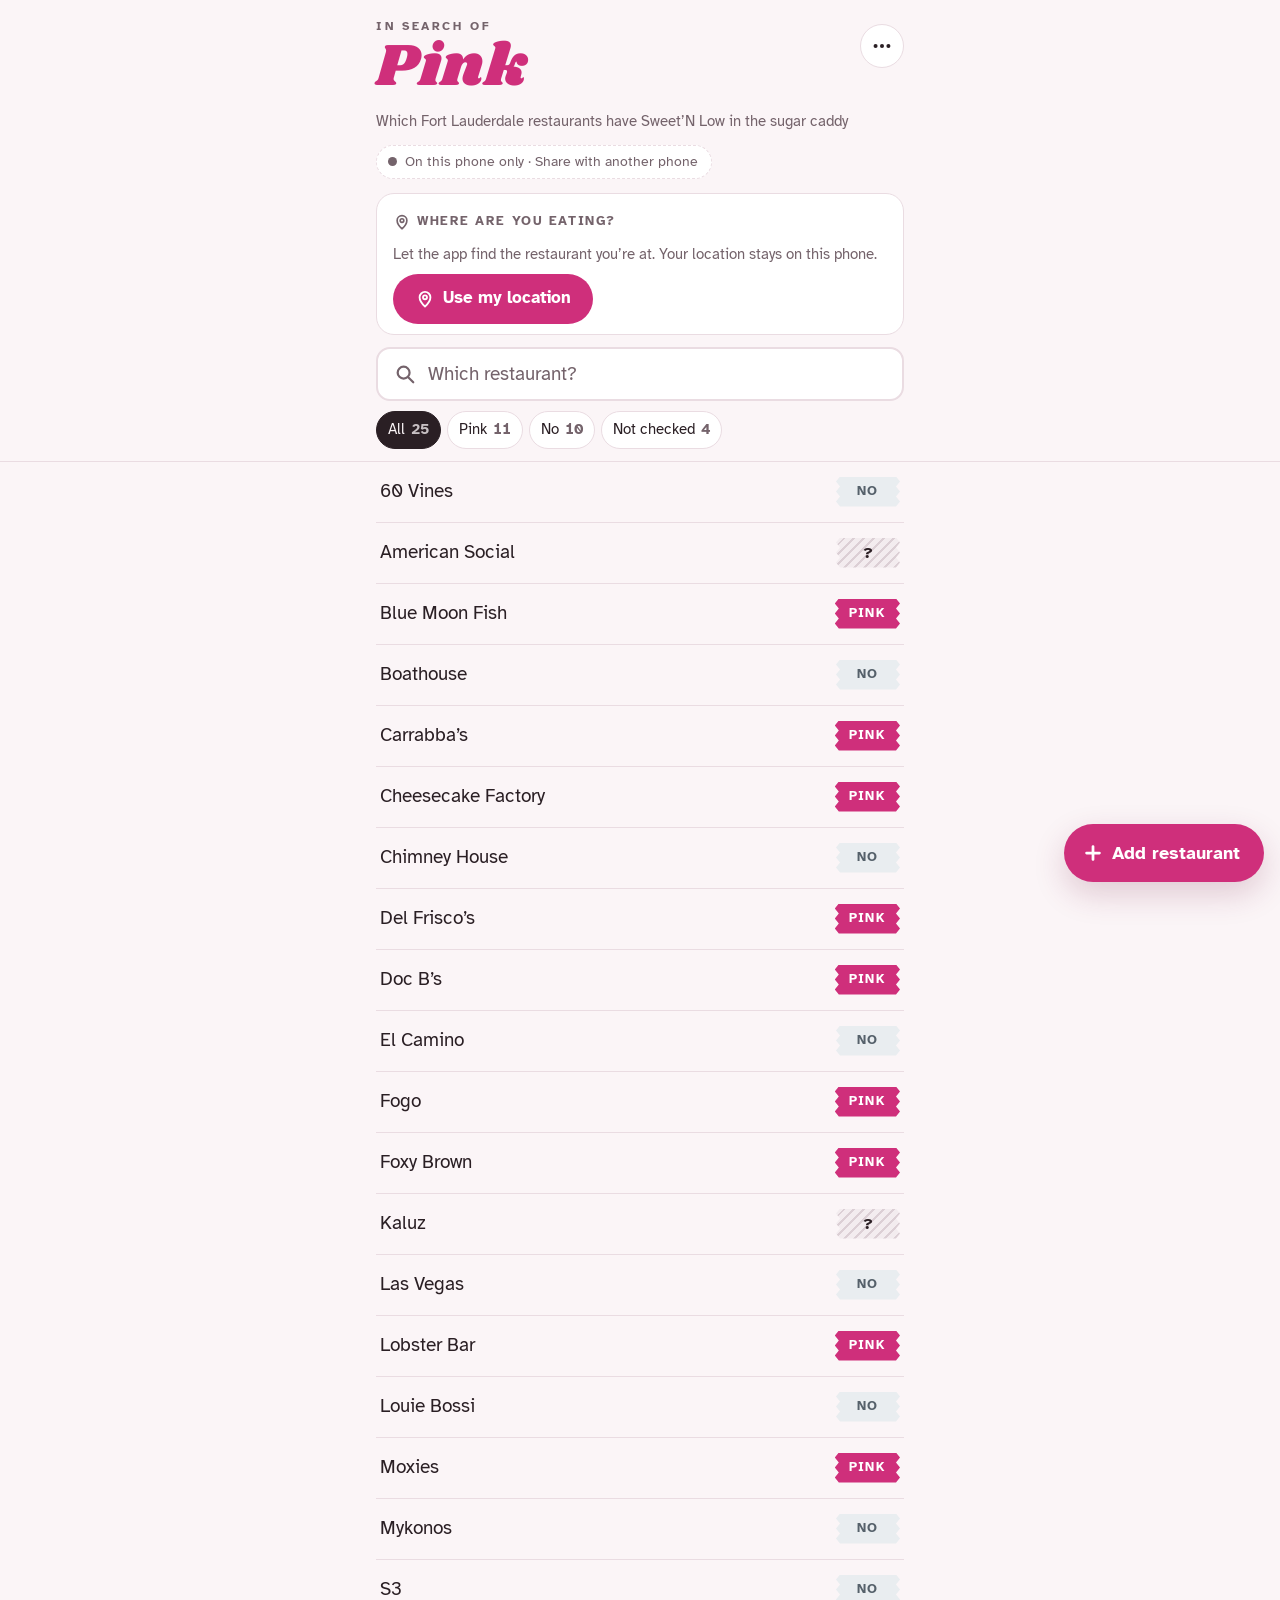
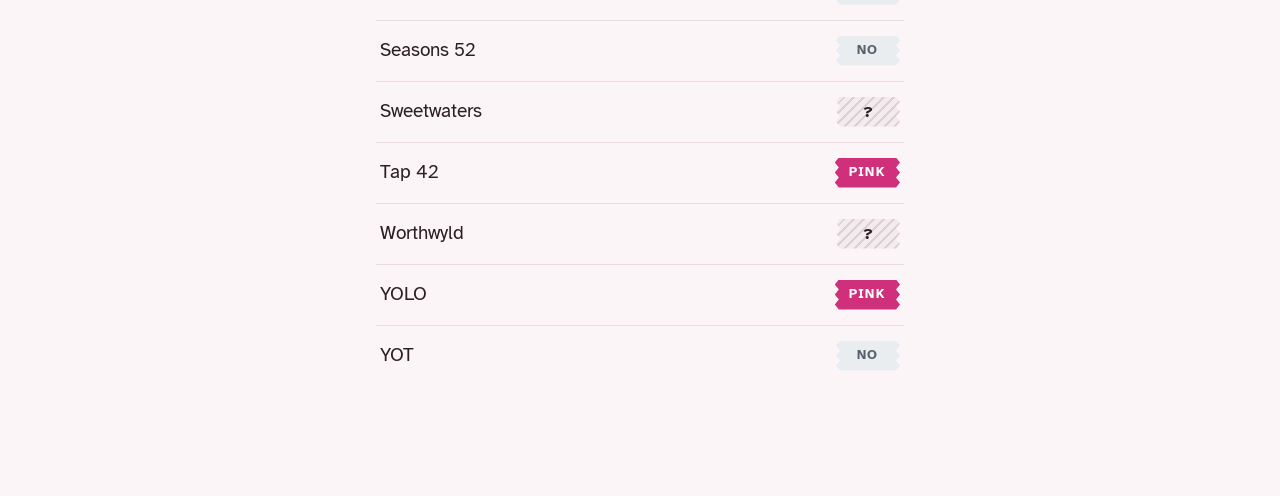
==== commit 1021fa86: "Remove Big City Tavern (closed), add Sweetwaters - Built-in list: Big City Tavern removed; Sweetwate" ====
--- a/docs/index.html
+++ b/docs/index.html
@@ -393,6 +393,7 @@
   var SYNC_KEY = 'inSearchOfPink.sync';
   var PEND_KEY = 'inSearchOfPink.pending';
   var ADDR_KEY = 'inSearchOfPink.addresses';
+  var UPD_KEY = 'inSearchOfPink.updates';
 
   // name, status, street address (Fort Lauderdale unless it says otherwise), other names it goes by
   var SEED = [
@@ -401,7 +402,6 @@
     ['Tap 42', 'pink', '1411 S Andrews Ave'],
     ['YOT', 'no', '2015 SW 20th St', ['YOT Bar & Kitchen']],
     ['Louie Bossi', 'no', '1032 E Las Olas Blvd', ['Louie Bossi’s']],
-    ['Big City', 'no', '609 E Las Olas Blvd', ['Big City Tavern']],
     ['Moxies', 'pink', '201 E Las Olas Blvd'],
     ['El Camino', 'no', '817 E Las Olas Blvd'],
     ['YOLO', 'pink', '333 E Las Olas Blvd'],
@@ -420,7 +420,13 @@
     ['Seasons 52', 'no', '2428 E Sunrise Blvd'],
     ['Lobster Bar', 'pink', '450 E Las Olas Blvd', ['Lobster Bar Sea Grille']],
     ['Kaluz', 'unknown', '3300 E Commercial Blvd'],
-    ['Las Vegas', 'no', ''] // many branches: learns its spot when you save it
+    ['Las Vegas', 'no', ''], // many branches: learns its spot when you save it
+    ['Sweetwaters', 'unknown', '58 E Las Olas Blvd']
+  ];
+  // Changes to the built-in list after people started using it. Each is applied once on every
+  // phone, and once to each shared list, so lists made from the older built-in list catch up.
+  var UPDATES = [
+    { id: '2026-10-19', remove: ['Big City', 'Big City Tavern'], add: [['Sweetwaters', 'unknown', '58 E Las Olas Blvd']] }
   ];
   var BADGE = { pink: 'Pink', no: 'No', unknown: '?' };
   var SAY = { pink: 'Pink', no: 'No pink', unknown: 'Not checked' };
@@ -540,7 +546,10 @@
       return copyItem({ id: uid(), name: r[0], status: r[1], updated: null, address: r[2] });
     });
     save();
-    try { localStorage.setItem(ADDR_KEY, JSON.stringify(['local'])); } catch (e) {}
+    try {
+      localStorage.setItem(ADDR_KEY, JSON.stringify(['local']));
+      localStorage.setItem(UPD_KEY, JSON.stringify(UPDATES.map(function (u) { return 'local ' + u.id; })));
+    } catch (e) {}
     return items;
   }
   function save() {
@@ -574,6 +583,27 @@
     done.push(ctx);
     try { localStorage.setItem(ADDR_KEY, JSON.stringify(done)); } catch (e) {}
     save();
+    if (sync.url && ops.length) setTimeout(runSync, 0);
+  }
+
+  function applyUpdates(ctx) {
+    var done = readJSON(UPD_KEY) || [];
+    var todo = UPDATES.filter(function (u) { return done.indexOf(ctx + ' ' + u.id) < 0; });
+    if (!todo.length) return;
+    var before = JSON.parse(snap());
+    todo.forEach(function (u) {
+      var gone = u.remove.map(squash);
+      items = items.filter(function (it) { return gone.indexOf(squash(it.name)) < 0; });
+      u.add.forEach(function (r) {
+        if (!findByName(r[0])) items.push(copyItem({ id: uid(), name: r[0], status: r[1], updated: null, address: r[2] }));
+      });
+      done.push(ctx + ' ' + u.id);
+    });
+    var ops = diffOps(before, items);
+    if (sync.url && ops.length) pending = pending.concat(ops);
+    try { localStorage.setItem(UPD_KEY, JSON.stringify(done)); } catch (e) {}
+    save();
+    render();
     if (sync.url && ops.length) setTimeout(runSync, 0);
   }
 
@@ -757,6 +787,7 @@
       setSyncState('ok');
       render();
       fillAddresses(url);
+      applyUpdates(url);
     }).catch(function () {
       if (sync.url !== url) return;
       setSyncState(navigator.onLine === false ? 'offline' : 'error');
@@ -787,6 +818,7 @@
         setSyncState('ok');
         render();
         fillAddresses(url);
+        applyUpdates(url);
         return { started: !server.length, added: server.length ? ops.length : 0, total: items.length };
       });
     });
@@ -1551,7 +1583,7 @@
   items = load();
   loadSync();
   if (sync.url) syncState = navigator.onLine === false ? 'offline' : 'busy';
-  else fillAddresses('local');
+  else { fillAddresses('local'); applyUpdates('local'); }
   render();
   initHere();
 
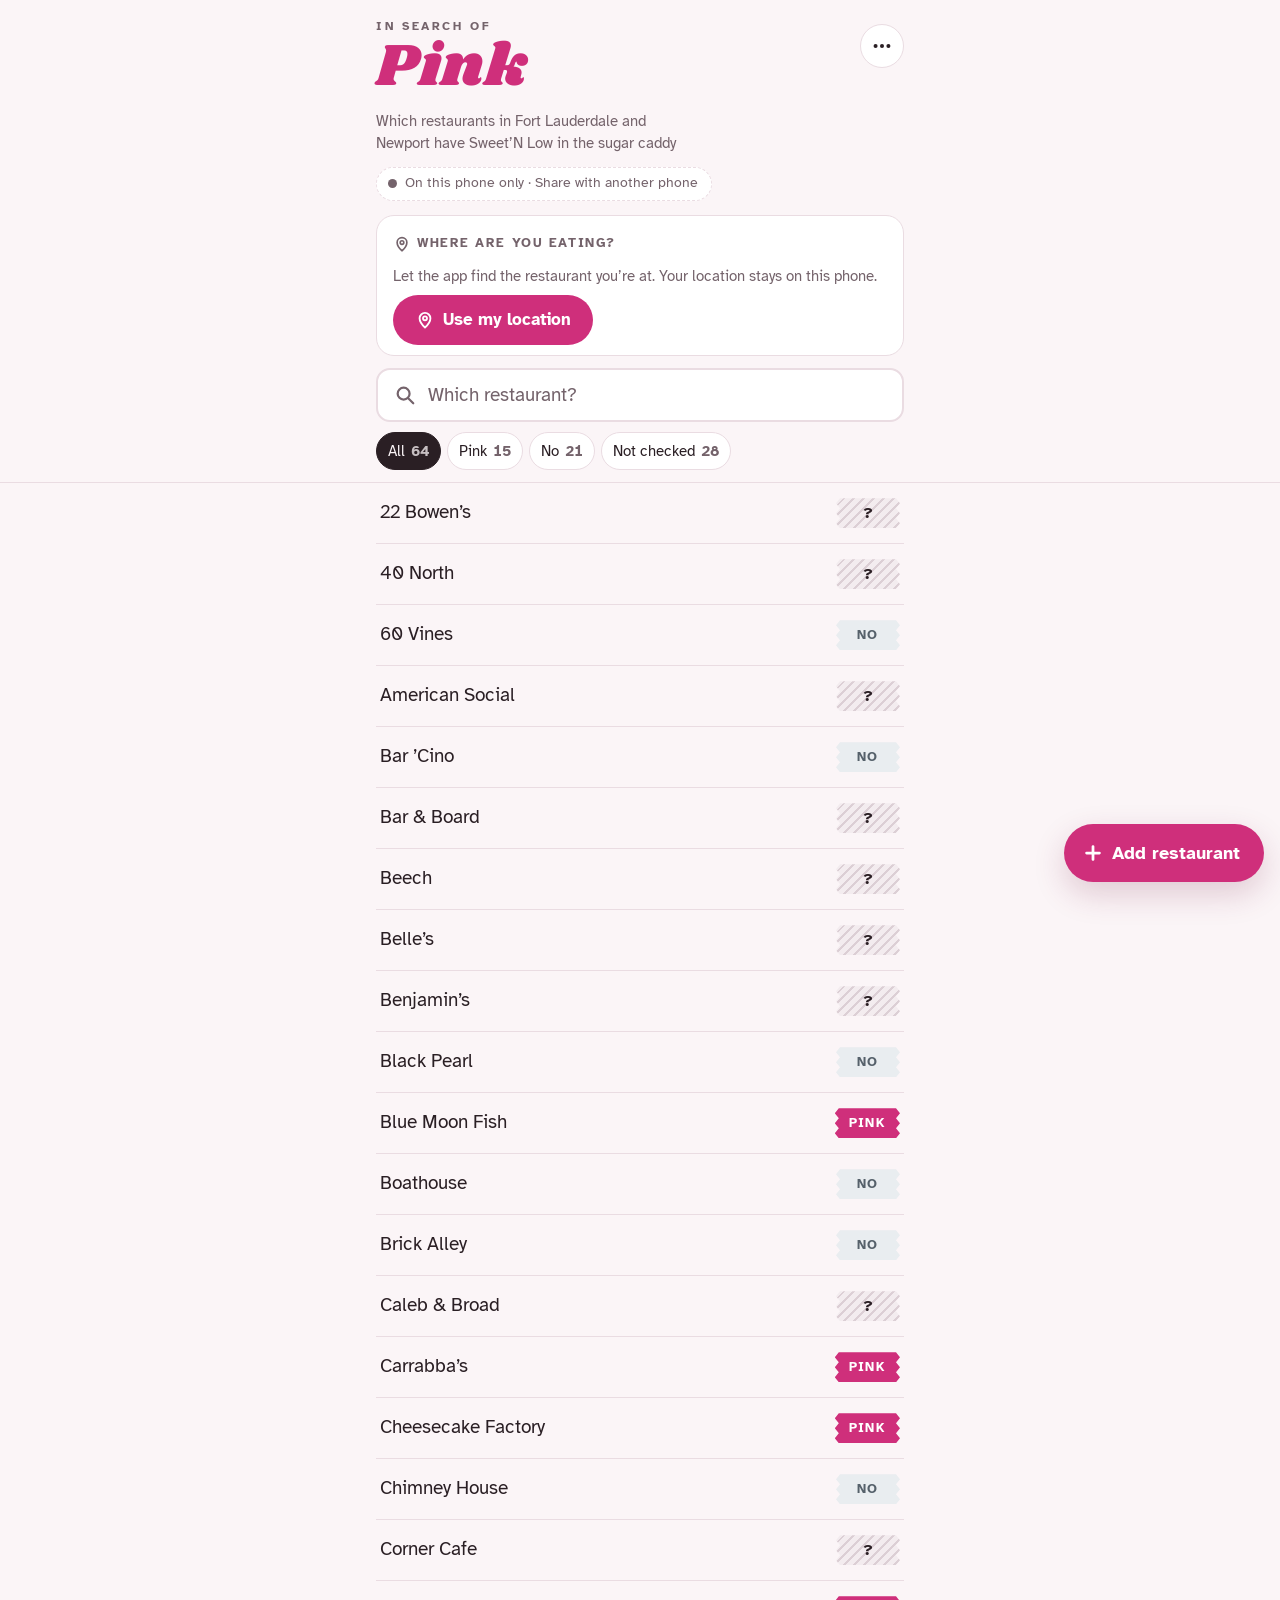
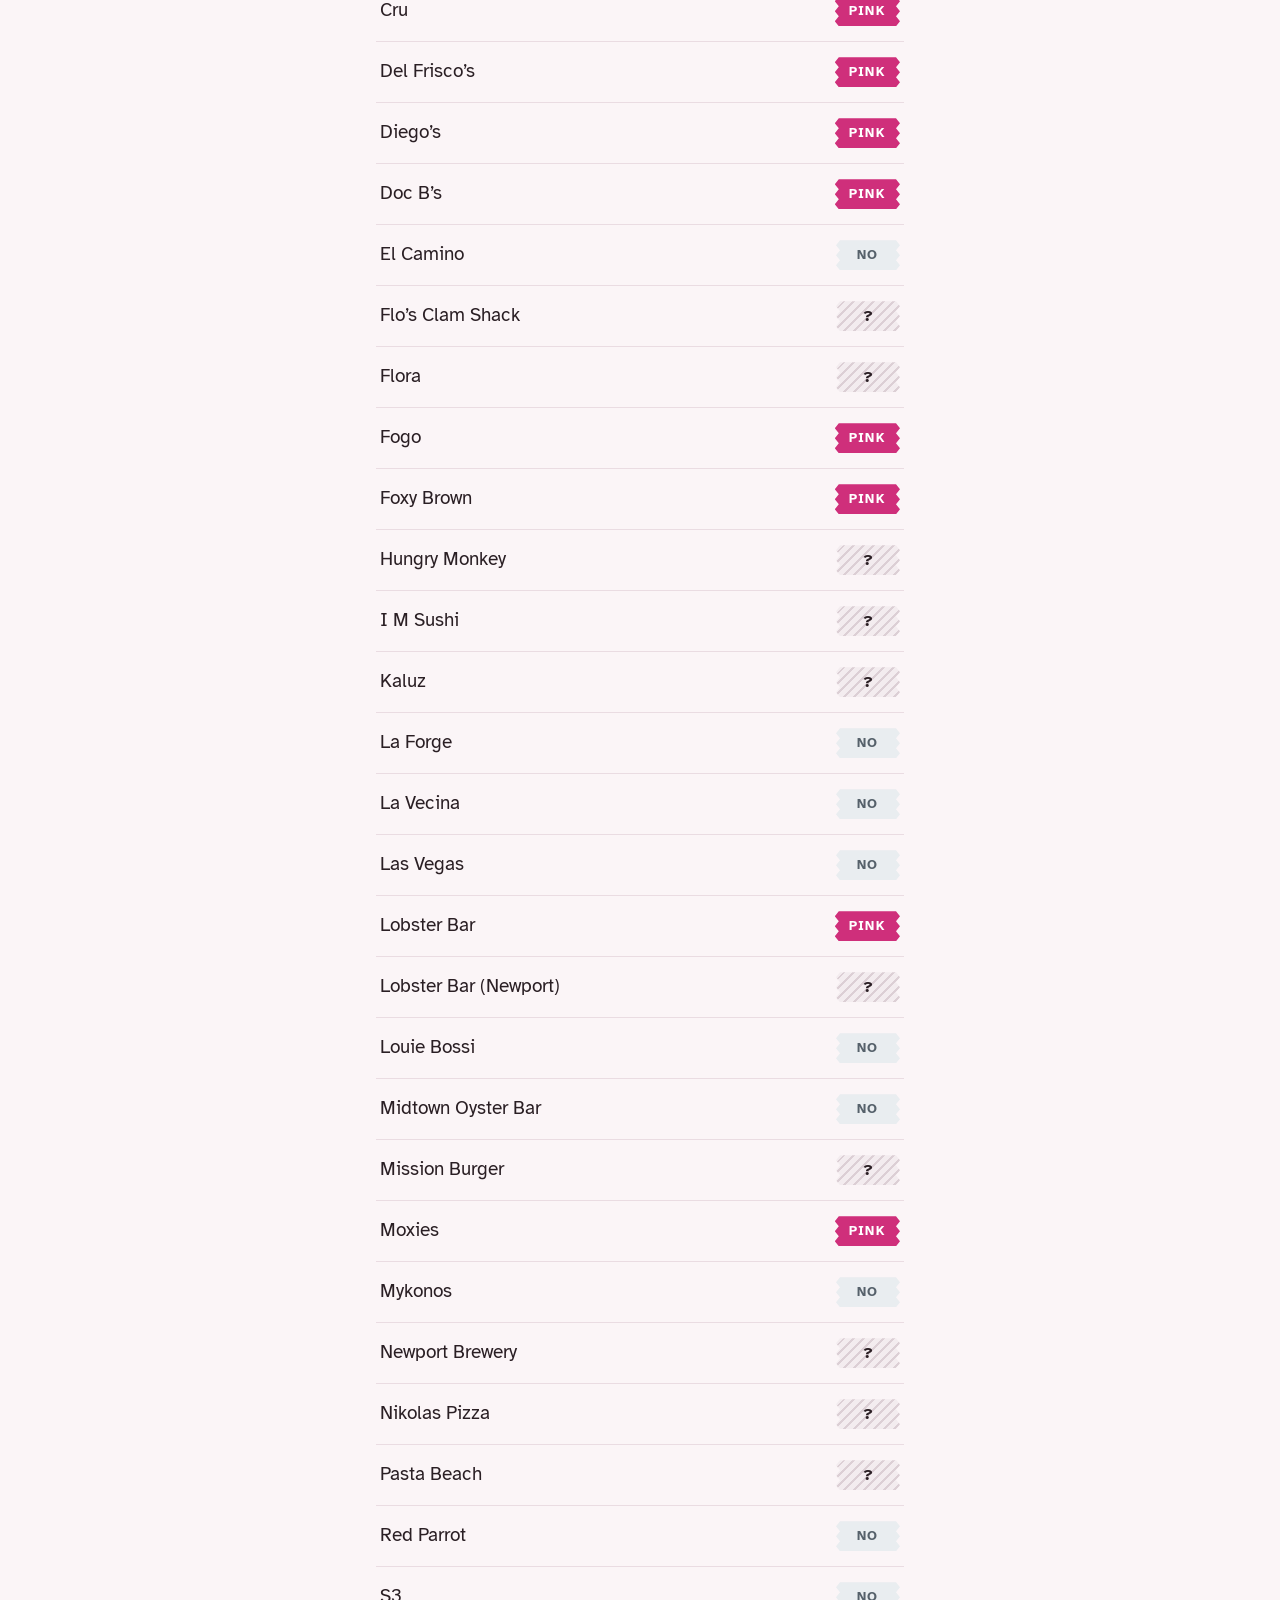
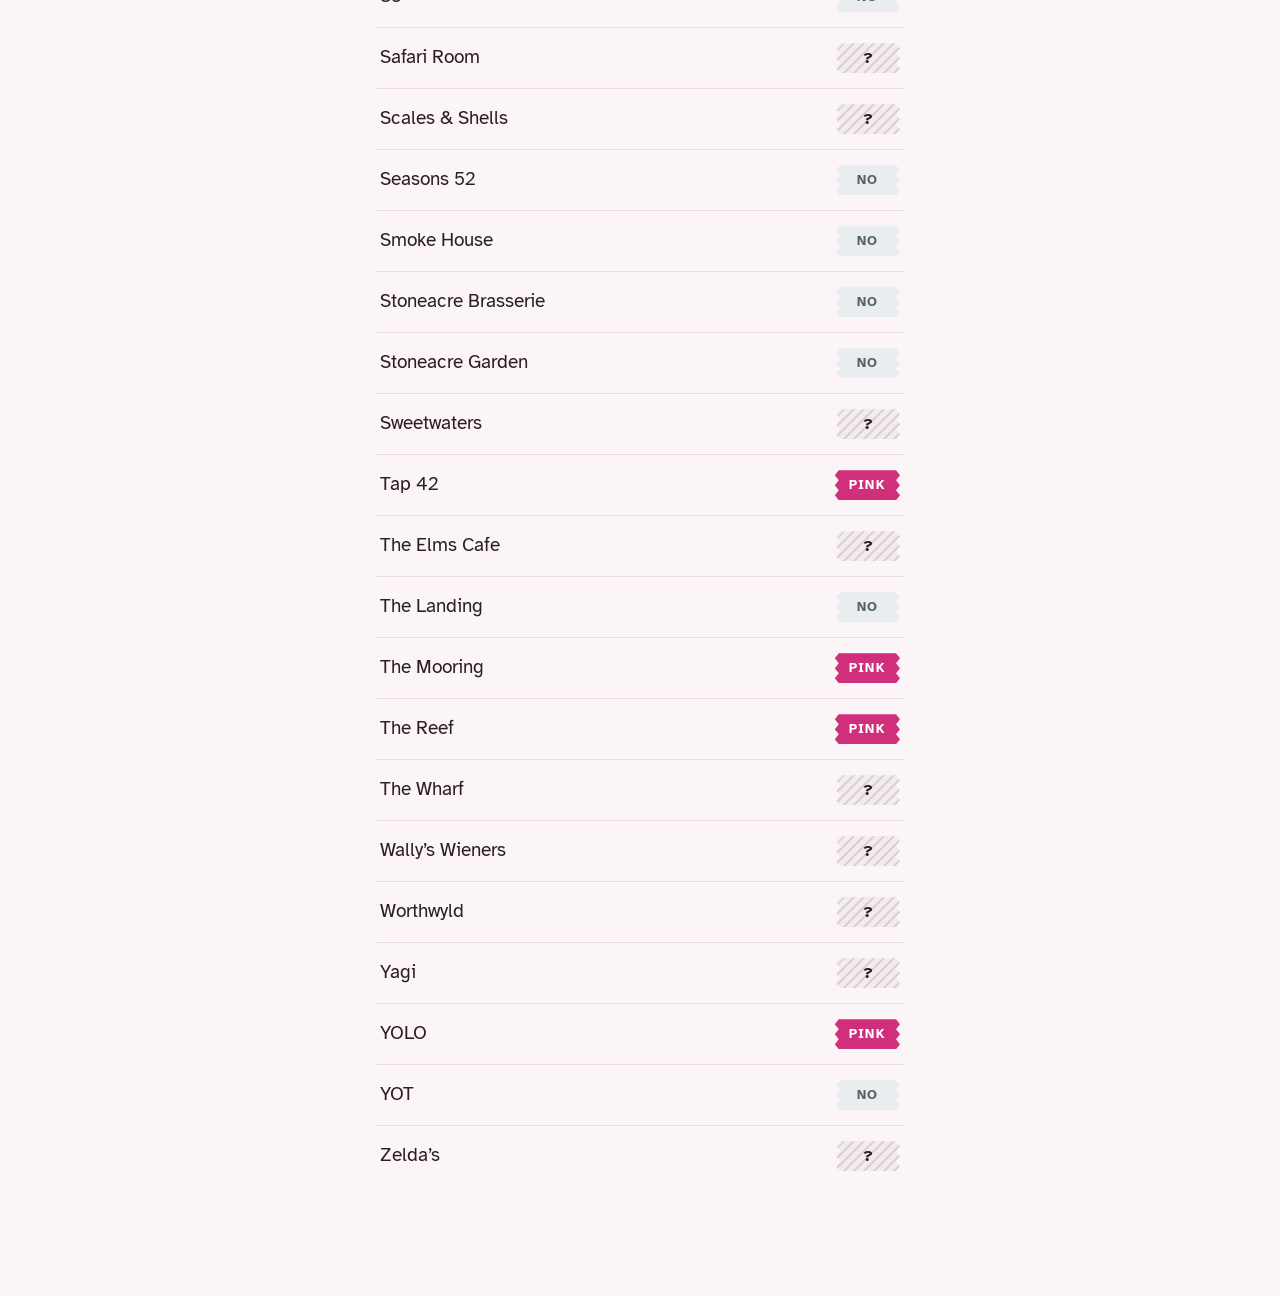
==== commit b6229f26: "Add the Newport, Rhode Island restaurants - 39 Newport-area restaurants from the summer list join th" ====
--- a/docs/index.html
+++ b/docs/index.html
@@ -4,7 +4,7 @@
 <meta charset="utf-8">
 <meta name="viewport" content="width=device-width, initial-scale=1, viewport-fit=cover">
 <title>In Search of Pink</title>
-<meta name="description" content="Which Fort Lauderdale restaurants have Sweet'N Low in the sugar caddy">
+<meta name="description" content="Which restaurants in Fort Lauderdale and Newport have Sweet'N Low in the sugar caddy">
 <meta name="theme-color" content="#FBF5F7" media="(prefers-color-scheme: light)">
 <meta name="theme-color" content="#171214" media="(prefers-color-scheme: dark)">
 <meta name="mobile-web-app-capable" content="yes">
@@ -314,6 +314,9 @@
 .menu-item small { display: block; font-weight: 400; font-size: 14px; color: var(--muted); }
 .menu-item svg { width: 26px; height: 26px; flex: none; fill: none; stroke: var(--pink); stroke-width: 2.2; stroke-linecap: round; stroke-linejoin: round; }
 
+.install-steps { margin: 0; padding-left: 24px; display: grid; gap: 10px; font-size: 17px; }
+.install-steps li::marker { font-weight: 700; color: var(--pink-ink); }
+.install-notes { margin: 0; padding: 12px 14px 12px 30px; display: grid; gap: 8px; font-size: 15px; background: var(--no-soft); border-radius: 12px; }
 .steps { border-top: 1px solid var(--line); padding-top: 12px; font-size: 15px; }
 .steps summary { cursor: pointer; font-weight: 700; color: var(--pink-ink); min-height: 32px; }
 .steps ol { margin: 10px 0 0; padding-left: 22px; display: grid; gap: 8px; }
@@ -346,7 +349,7 @@
       <svg viewBox="0 0 24 24" aria-hidden="true"><circle cx="5" cy="12" r="2.2"/><circle cx="12" cy="12" r="2.2"/><circle cx="19" cy="12" r="2.2"/></svg>
     </button>
   </header>
-  <p class="sub">Which Fort Lauderdale restaurants have Sweet&rsquo;N Low in the sugar caddy</p>
+  <p class="sub">Which restaurants in Fort Lauderdale and Newport have Sweet&rsquo;N Low in the sugar caddy</p>
   <div class="status-row">
     <button id="syncLine" class="sync-line" type="button" data-state="off" hidden><span class="dot" aria-hidden="true"></span><span id="syncText"></span></button>
     <button id="installBtn" class="install-pill" type="button" hidden>Install app</button>
@@ -423,10 +426,54 @@
     ['Las Vegas', 'no', ''], // many branches: learns its spot when you save it
     ['Sweetwaters', 'unknown', '58 E Las Olas Blvd']
   ];
+  // Newport, Rhode Island (and a few places nearby). Addresses name the town so the sheet looks in the right place.
+  var NEWPORT = [
+    ['The Mooring', 'pink', '1 Sayers Wharf, Newport, RI'],
+    ['22 Bowen’s', 'unknown', '22 Bowens Wharf, Newport, RI', ['22 Bowen']],
+    ['Red Parrot', 'no', '348 Thames St, Newport, RI'],
+    ['Bar ’Cino', 'no', '22 Washington Sq, Newport, RI', ['Bar Cino']],
+    ['Smoke House', 'no', '31 Scotts Wharf, Newport, RI'],
+    ['Brick Alley', 'no', '140 Thames St, Newport, RI', ['Brick Alley Pub']],
+    ['Diego’s', 'pink', '11 Bowens Wharf, Newport, RI'],
+    ['Stoneacre Brasserie', 'no', '28 Washington Square, Newport, RI'],
+    ['Stoneacre Garden', 'no', '151 Swinburne Row, Newport, RI'],
+    ['La Vecina', 'no', '24 Washington Square, Newport, RI', ['La Vecina Taqueria']],
+    ['Benjamin’s', 'unknown', '254 Thames St, Newport, RI', ['Benjamin’s Raw Bar']],
+    ['Cru', 'pink', '1 Casino Ter, Newport, RI', ['Cru Cafe']],
+    ['I M Sushi', 'unknown', '258 Bellevue Ave, Newport, RI', ['IM Sushi']],
+    ['The Reef', 'pink', '10 Howard Wharf, Newport, RI'],
+    ['Midtown Oyster Bar', 'no', '345 Thames St, Newport, RI'],
+    ['The Landing', 'no', '30 Bowens Wharf, Newport, RI'],
+    ['The Elms Cafe', 'unknown', '367 Bellevue Ave, Newport, RI'],
+    ['Corner Cafe', 'unknown', '110 Broadway, Newport, RI'],
+    ['Belle’s', 'unknown', '1 Washington St, Newport, RI'],
+    ['La Forge', 'no', '186 Bellevue Ave, Newport, RI', ['La Forge Casino Restaurant']],
+    ['Caleb & Broad', 'unknown', '162 Broadway, Newport, RI'],
+    ['Lobster Bar (Newport)', 'unknown', '31 Bowens Wharf, Newport, RI', ['The Lobster Bar Newport']],
+    ['Newport Brewery', 'unknown', '293 JT Connell Hwy, Newport, RI', ['Newport Craft Brewing']],
+    ['Black Pearl', 'no', '30 Bannisters Wharf, Newport, RI', ['The Black Pearl']],
+    ['Beech', 'unknown', '13 Narragansett Ave, Jamestown, RI'],
+    ['Nikolas Pizza', 'unknown', '38 Memorial Blvd W, Newport, RI'],
+    ['Pasta Beach', 'unknown', '138 Bellevue Ave, Newport, RI'],
+    ['Safari Room', 'unknown', '65 Ridge Rd, Newport, RI', ['The Safari Room at OceanCliff']],
+    ['Bar & Board', 'unknown', '282 Thames St, Newport, RI'],
+    ['Wally’s Wieners', 'unknown', '464 Thames St, Newport, RI'],
+    ['Yagi', 'unknown', '20 Long Wharf Mall, Newport, RI', ['Yagi Noodles']],
+    ['Hungry Monkey', 'unknown', '124 Broadway, Newport, RI', ['The Hungry Monkey']],
+    ['Zelda’s', 'unknown', '528 Thames St, Newport, RI'],
+    ['The Wharf', 'unknown', '37 Bowens Wharf, Newport, RI', ['Wharf Pub']],
+    ['Scales & Shells', 'unknown', '527 Thames St, Newport, RI'],
+    ['Flo’s Clam Shack', 'unknown', '4 Wave Ave, Middletown, RI'],
+    ['Mission Burger', 'unknown', '58 Aquidneck Ave, Newport, RI', ['Mission']],
+    ['Flora', 'unknown', '24 Lees Wharf, Newport, RI', ['Flora at Gardiner House']],
+    ['40 North', 'unknown', '351 Thames St, Newport, RI', ['Forty 1 North']]
+  ];
+  SEED = SEED.concat(NEWPORT);
   // Changes to the built-in list after people started using it. Each is applied once on every
   // phone, and once to each shared list, so lists made from the older built-in list catch up.
   var UPDATES = [
-    { id: '2026-10-19', remove: ['Big City', 'Big City Tavern'], add: [['Sweetwaters', 'unknown', '58 E Las Olas Blvd']] }
+    { id: '2026-10-19', remove: ['Big City', 'Big City Tavern'], add: [['Sweetwaters', 'unknown', '58 E Las Olas Blvd']] },
+    { id: '2026-11-15-newport', remove: [], add: NEWPORT }
   ];
   var BADGE = { pink: 'Pink', no: 'No', unknown: '?' };
   var SAY = { pink: 'Pink', no: 'No pink', unknown: 'Not checked' };
@@ -445,6 +492,9 @@
   var sheetOpen = false;
   var prevQuery = '';
   var IS_APP = !!document.querySelector('link[rel="manifest"]');
+  var STANDALONE = (function () {
+    try { return window.matchMedia('(display-mode: standalone)').matches || window.navigator.standalone === true; } catch (e) { return false; }
+  })();
   var useHistory = (function () { try { return window.top === window.self; } catch (e) { return false; } })();
   var collator = new Intl.Collator('en', { numeric: true, sensitivity: 'base' });
 
@@ -470,7 +520,7 @@
     return 'r' + Date.now().toString(36) + Math.random().toString(36).slice(2, 10);
   }
   function norm(s) {
-    return String(s || '').toLowerCase().normalize('NFD').replace(/[̀-ͯ]/g, '')
+    return String(s || '').toLowerCase().normalize('NFD').replace(/[\u0300-\u036f]/g, '')
       .replace(/&/g, ' and ').replace(/['‘’`´.]/g, '')
       .replace(/[^a-z0-9]+/g, ' ').trim();
   }
@@ -740,7 +790,7 @@
   /* ---------- shared list: talking to the Google Sheet ---------- */
   function validUrl(u) {
     u = String(u || '').trim();
-    if (/^https:\/\/script\.google\.com\/(a\/[^/\s]+\/)?macros\/s\/[\w-]+\/exec\/?$/.test(u)) return true;
+    if (/^https:\/\/script\.google\.com\/(macros|a\/macros\/[^/\s]+|a\/[^/\s]+\/macros)\/s\/[\w-]+\/exec\/?$/.test(u)) return true;
     var local = location.hostname === 'localhost' || location.hostname === '127.0.0.1';
     return local && /^http:\/\/(localhost|127\.0\.0\.1):\d+\//.test(u);
   }
@@ -1293,6 +1343,7 @@
   /* Menu */
   var ICON_SYNC = '<svg viewBox="0 0 24 24" aria-hidden="true"><path d="M20 11a8 8 0 0 0-14.3-4.9L4 8"/><path d="M4 3v5h5"/><path d="M4 13a8 8 0 0 0 14.3 4.9L20 16"/><path d="M20 21v-5h-5"/></svg>';
   var ICON_SHARE = '<svg viewBox="0 0 24 24" aria-hidden="true"><path d="M12 15V3M7.5 7.5 12 3l4.5 4.5"/><path d="M5 12v7a2 2 0 0 0 2 2h10a2 2 0 0 0 2-2v-7"/></svg>';
+  var ICON_INSTALL = '<svg viewBox="0 0 24 24" aria-hidden="true"><rect x="6" y="2.5" width="12" height="19" rx="2.5"/><path d="M12 7v7M9 11l3 3 3-3"/><path d="M10.5 18.5h3"/></svg>';
   var ICON_IMPORT = '<svg viewBox="0 0 24 24" aria-hidden="true"><path d="M12 3v12M7.5 10.5 12 15l4.5-4.5"/><path d="M5 12v7a2 2 0 0 0 2 2h10a2 2 0 0 0 2-2v-7"/></svg>';
   function openMenu() {
     openSheet(
@@ -1305,7 +1356,10 @@
       '<button type="button" class="menu-item" data-act="share">' + ICON_SHARE +
       '<span>Send the list as text<small>For a text message, or a backup copy</small></span></button>' +
       '<button type="button" class="menu-item" data-act="import">' + ICON_IMPORT +
-      '<span>Import a list<small>Paste a list sent from this app</small></span></button></div>' +
+      '<span>Import a list<small>Paste a list sent from this app</small></span></button>' +
+      (IS_APP && !STANDALONE ? '<button type="button" class="menu-item" data-act="install">' + ICON_INSTALL +
+        '<span>Install on this phone<small>Put the app on your home screen</small></span></button>' : '') +
+      '</div>' +
       '<div class="actions"><button type="button" class="btn quiet" data-act="close">Close</button></div>'
     );
   }
@@ -1333,8 +1387,8 @@
       openSheet(
         '<h2 id="sheetTitle" tabindex="-1">Share with another phone</h2>' +
         '<p class="meta">Keep one list for both phones. It lives in a Google Sheet you own, and a change on either phone shows up on the other.</p>' +
-        '<p class="hint">Got an invite link from someone? Open that link in Chrome instead; it connects this phone for you.</p>' +
-        '<div class="field"><label for="syncUrl">Web app link from Google</label>' +
+        '<p class="hint">Got an invite link? Paste it here, or open it in Chrome.</p>' +
+        '<div class="field"><label for="syncUrl">Invite link, or the Web app link from Google</label>' +
         '<input id="syncUrl" type="url" inputmode="url" autocomplete="off" autocapitalize="off" spellcheck="false" placeholder="https://script.google.com/macros/s/…/exec"></div>' +
         '<p id="syncMsg" class="warn"' + (note ? '' : ' hidden') + '>' + esc(note || '') + '</p>' +
         '<div class="actions"><button type="button" class="btn" id="connectBtn" disabled>Connect</button>' +
@@ -1348,17 +1402,30 @@
         null
       );
       var input = $('#syncUrl', sheetEl), btn = $('#connectBtn', sheetEl), msg = $('#syncMsg', sheetEl);
+      // Explain the links people most often paste by mistake.
+      function wrongLink(v) {
+        if (/docs\.google\.com\/spreadsheets/i.test(v)) return 'That’s the link to the spreadsheet itself. The app needs the Web app link from Apps Script, which ends in /exec. In the spreadsheet, open Extensions › Apps Script, then Deploy › Manage deployments, and copy the Web app URL.';
+        if (/script\.google\.com\/.*\/edit/i.test(v)) return 'That’s the link to the script editor. The app needs the Web app link, which ends in /exec. In Apps Script, open Deploy › Manage deployments and copy the Web app URL. No deployment listed? Use Deploy › New deployment first.';
+        if (/script\.google\.com\/.*\/dev\/?$/i.test(v)) return 'That’s the test link. Use the Web app URL that ends in /exec.';
+        return '';
+      }
+      function linkFrom(text) {
+        var v = String(text || '').trim(), m = v.match(/#join=(\S+)/);
+        if (m) { try { v = decodeURIComponent(m[1]); } catch (e) {} }
+        return v.replace(/\/$/, '');
+      }
       input.addEventListener('input', function () {
-        var v = input.value.trim();
+        var v = linkFrom(input.value);
         btn.disabled = !v;
-        if (v && !validUrl(v) && /\/dev\/?$/.test(v)) { msg.hidden = false; msg.textContent = 'That is the test link. Use the Web app URL that ends in /exec.'; }
-        else msg.hidden = true;
+        var why = v && !validUrl(v) ? wrongLink(v) : '';
+        msg.hidden = !why;
+        msg.textContent = why;
       });
       btn.addEventListener('click', function () {
-        var v = input.value.trim();
+        var v = linkFrom(input.value);
         if (!validUrl(v)) {
           msg.hidden = false;
-          msg.textContent = 'That doesn’t look like the Web app link. It starts with https://script.google.com/macros/s/ and ends in /exec.';
+          msg.textContent = wrongLink(v) || 'That doesn’t look like an invite link or the Web app link. The Web app link starts with https://script.google.com/macros/s/ and ends in /exec.';
           return;
         }
         btn.disabled = true;
@@ -1371,7 +1438,7 @@
           btn.disabled = false;
           btn.textContent = 'Connect';
           msg.hidden = false;
-          msg.textContent = 'Couldn’t reach the shared list at that link. Check that you copied the whole Web app URL and that “Who has access” is set to Anyone.';
+          msg.textContent = 'Couldn’t get the list from that link. To check it, open the link in Chrome. It should show a line starting {"ok":true. If it says “Script function not found: doGet”, the deployment doesn’t have the script yet: in Apps Script, save the script, then choose Deploy › Manage deployments, tap the pencil, pick New version, and Deploy. If it asks you to sign in, set “Who has access” to Anyone.';
         });
       });
       return;
@@ -1420,11 +1487,88 @@
     });
   }
 
+  /* Install help: steps for the phone and browser this page is open in */
+  function installGuide() {
+    var ua = navigator.userAgent || '';
+    var ios = /iPhone|iPad|iPod/i.test(ua) || (navigator.platform === 'MacIntel' && navigator.maxTouchPoints > 1);
+    var android = /Android/i.test(ua);
+    var inApp = /FBAN|FBAV|FB_IAB|Instagram|Snapchat|Line\/|GSA\/|WhatsApp|Twitter|; wv\)/i.test(ua);
+    var MENU = '<b>⋮</b>';
+    var g = { where: '', steps: [], notes: [] };
+    if (ios) {
+      if (inApp || /FxiOS|EdgiOS|OPiOS|DuckDuckGo/i.test(ua)) {
+        g.where = 'iPhone, inside another app';
+        g.steps = ['Open this page in <b>Safari</b>: look for <b>Open in Safari</b> or a compass icon, or copy the address below and paste it into Safari.',
+          'In Safari, tap <b>Share</b> (a square with an arrow pointing up), then <b>Add to Home Screen</b>, then <b>Add</b>.'];
+      } else if (/CriOS/i.test(ua)) {
+        g.where = 'iPhone, Chrome';
+        g.steps = ['Tap the <b>Share</b> button in the address bar, at the top right.', 'Tap <b>Add to Home Screen</b>, then <b>Add</b>.'];
+        g.notes.push('Don’t see <b>Add to Home Screen</b>? Open this page in Safari and use Safari’s <b>Share</b> button instead.');
+      } else {
+        g.where = 'iPhone, Safari';
+        g.steps = ['Tap the <b>Share</b> button (a square with an arrow pointing up) at the bottom of the screen.',
+          'Scroll down and tap <b>Add to Home Screen</b>.', 'Tap <b>Add</b>. The pink packet icon appears on your Home Screen.'];
+      }
+      g.notes.push('<b>Then open the app from its new icon.</b> On iPhone the installed app keeps its own copy of the list, separate from Safari. To connect it to the shared list, tap <b>On this phone only</b> in the app and paste the invite link.');
+    } else if (android) {
+      if (inApp) {
+        g.where = 'Android, inside another app';
+        g.steps = ['This page is open inside another app, which can’t install it. Tap ' + MENU + ' or the menu at the top right and choose <b>Open in Chrome</b> (or <b>Open in browser</b>).',
+          'In Chrome, tap ' + MENU + ', then <b>Install app</b> (or <b>Add to Home screen</b>, then <b>Install</b>).'];
+        g.notes.push('If the list isn’t shared once you’re in Chrome, open the invite link again from Chrome.');
+      } else if (/SamsungBrowser/i.test(ua)) {
+        g.where = 'Samsung Internet';
+        g.steps = ['Tap the menu button <b>☰</b> at the bottom right.', 'Tap <b>Add page to</b>, then <b>Home screen</b>.'];
+        g.notes.push('See an install icon in the address bar? Tapping it does the same thing.');
+      } else if (/Firefox/i.test(ua)) {
+        g.where = 'Firefox';
+        g.steps = ['Tap ' + MENU + '.', 'Tap <b>Add app to Home screen</b> (on older versions, <b>Install</b> or <b>Add to Home screen</b>).'];
+      } else if (/EdgA|OPR|OPT\/|DuckDuckGo/i.test(ua)) {
+        g.where = 'Android';
+        g.steps = ['This browser may not install apps. Copy the address below and open it in <b>Chrome</b>.',
+          'In Chrome, tap ' + MENU + ', then <b>Install app</b> (or <b>Add to Home screen</b>, then <b>Install</b>).'];
+      } else {
+        g.where = 'Android, Chrome';
+        g.steps = ['Tap ' + MENU + ' at the top right of Chrome.',
+          'Tap <b>Install app</b>, or <b>Add to Home screen</b>. If Chrome asks, choose <b>Install</b> rather than <b>Create shortcut</b>.',
+          'Wait a few seconds, then open the app from the pink packet icon on your home screen or in your app list.'];
+      }
+      g.notes.push('<b>No install option, or an X at the top left?</b> The page is open in a mini-browser inside another app, such as Messages. Tap ' + MENU + ', then <b>Open in Chrome</b>, and try again.');
+      g.notes.push('<b>In an Incognito tab?</b> Chrome can’t install from Incognito. Open the page in a normal tab.');
+      g.notes.push('<b>Installed but no icon on the home screen?</b> Samsung and some other phones put new apps only in the app list. Swipe up to open it, find <b>Pink List</b>, then press and hold it and choose <b>Add to Home</b>.');
+      g.notes.push('<b>Tapped Install but it isn\u2019t in the app list either?</b> Some phones (Xiaomi, Redmi, Oppo, Huawei) stop Chrome from adding icons: go to <b>Settings › Apps › Chrome › Permissions</b> and allow <b>Home screen shortcuts</b>.');
+      g.notes.push('<b>Still no app?</b> Go back to ' + MENU + ' and choose <b>Add to Home screen</b> › <b>Create shortcut</b>. The icon opens the app in a Chrome tab, and everything works the same.');
+    } else {
+      g.where = 'Computer';
+      g.steps = ['This app is made for phones. Open the address below on your phone.'];
+      g.notes.push('Chrome and Edge on a computer can install it too, from the install icon at the right end of the address bar.');
+    }
+    return g;
+  }
+  function openInstallHelp() {
+    var g = installGuide(), addr = location.host + location.pathname;
+    openSheet(
+      '<h2 id="sheetTitle" tabindex="-1">Install on this phone</h2>' +
+      '<p class="meta">Steps for: ' + esc(g.where) + '</p>' +
+      (installEvent ? '<div><button type="button" class="btn" id="installNow">Install app</button></div>' : '') +
+      '<ol class="install-steps">' + g.steps.map(function (s) { return '<li>' + s + '</li>'; }).join('') + '</ol>' +
+      '<div class="field"><label for="appAddr">The app’s address</label><div class="inline">' +
+      '<input id="appAddr" type="text" readonly value="' + esc(addr) + '"><button type="button" class="btn quiet" id="copyAddr">Copy</button></div></div>' +
+      '<p class="hint" id="addrMsg" role="status"></p>' +
+      (g.notes.length ? '<ul class="install-notes">' + g.notes.map(function (n) { return '<li>' + n + '</li>'; }).join('') + '</ul>' : '') +
+      '<div class="actions"><button type="button" class="btn quiet" data-act="close">Close</button></div>'
+    );
+    var a = $('#appAddr', sheetEl);
+    $('#copyAddr', sheetEl).addEventListener('click', wireCopy(addr, a, $('#addrMsg', sheetEl), 'Address copied. Paste it into the browser’s address bar.'));
+    var now = $('#installNow', sheetEl);
+    if (now) now.addEventListener('click', function () { closeSheet(); $('#installBtn').click(); });
+  }
+
   /* Text list */
   function shareText() {
     var groups = { pink: [], no: [], unknown: [] };
     sorted(items).forEach(function (it) { groups[it.status].push(it.name); });
-    var out = 'In Search of Pink (' + fmt(todayISO()) + ')\nSweet’N Low in the sugar caddy, Fort Lauderdale\n';
+    var out = 'In Search of Pink (' + fmt(todayISO()) + ')\nSweet’N Low in the sugar caddy\n';
     [['pink', 'PINK'], ['no', 'NO PINK'], ['unknown', 'NOT CHECKED']].forEach(function (g) {
       if (groups[g[0]].length) out += '\n' + g[1] + '\n' + groups[g[0]].join('\n') + '\n';
     });
@@ -1541,6 +1685,7 @@
     else if (act === 'share') openShare();
     else if (act === 'import') openImport();
     else if (act === 'shared') openShared();
+    else if (act === 'install') openInstallHelp();
     else if (act === 'edit') openEdit(b.getAttribute('data-id'));
   });
   scrimEl.addEventListener('click', function () { closeSheet(); });
@@ -1567,17 +1712,28 @@
     openShared();
   });
 
+  function showInstallPill() {
+    if (!IS_APP || STANDALONE) return;
+    var b = $('#installBtn');
+    b.textContent = installEvent ? 'Install app' : 'How to install';
+    b.hidden = false;
+  }
   window.addEventListener('beforeinstallprompt', function (e) {
     e.preventDefault();
     installEvent = e;
-    $('#installBtn').hidden = false;
+    showInstallPill();
   });
   window.addEventListener('appinstalled', function () { $('#installBtn').hidden = true; installEvent = null; });
   $('#installBtn').addEventListener('click', function () {
-    if (!installEvent) return;
-    installEvent.prompt();
-    installEvent.userChoice.then(function () { installEvent = null; $('#installBtn').hidden = true; }, function () {});
+    if (!installEvent) { openInstallHelp(); return; }
+    var ev = installEvent;
+    ev.prompt();
+    ev.userChoice.then(function (c) {
+      installEvent = null;
+      if (c && c.outcome === 'accepted') $('#installBtn').hidden = true; else showInstallPill();
+    }, function () {});
   });
+  setTimeout(showInstallPill, 2500);
 
   /* ---------- start ---------- */
   items = load();
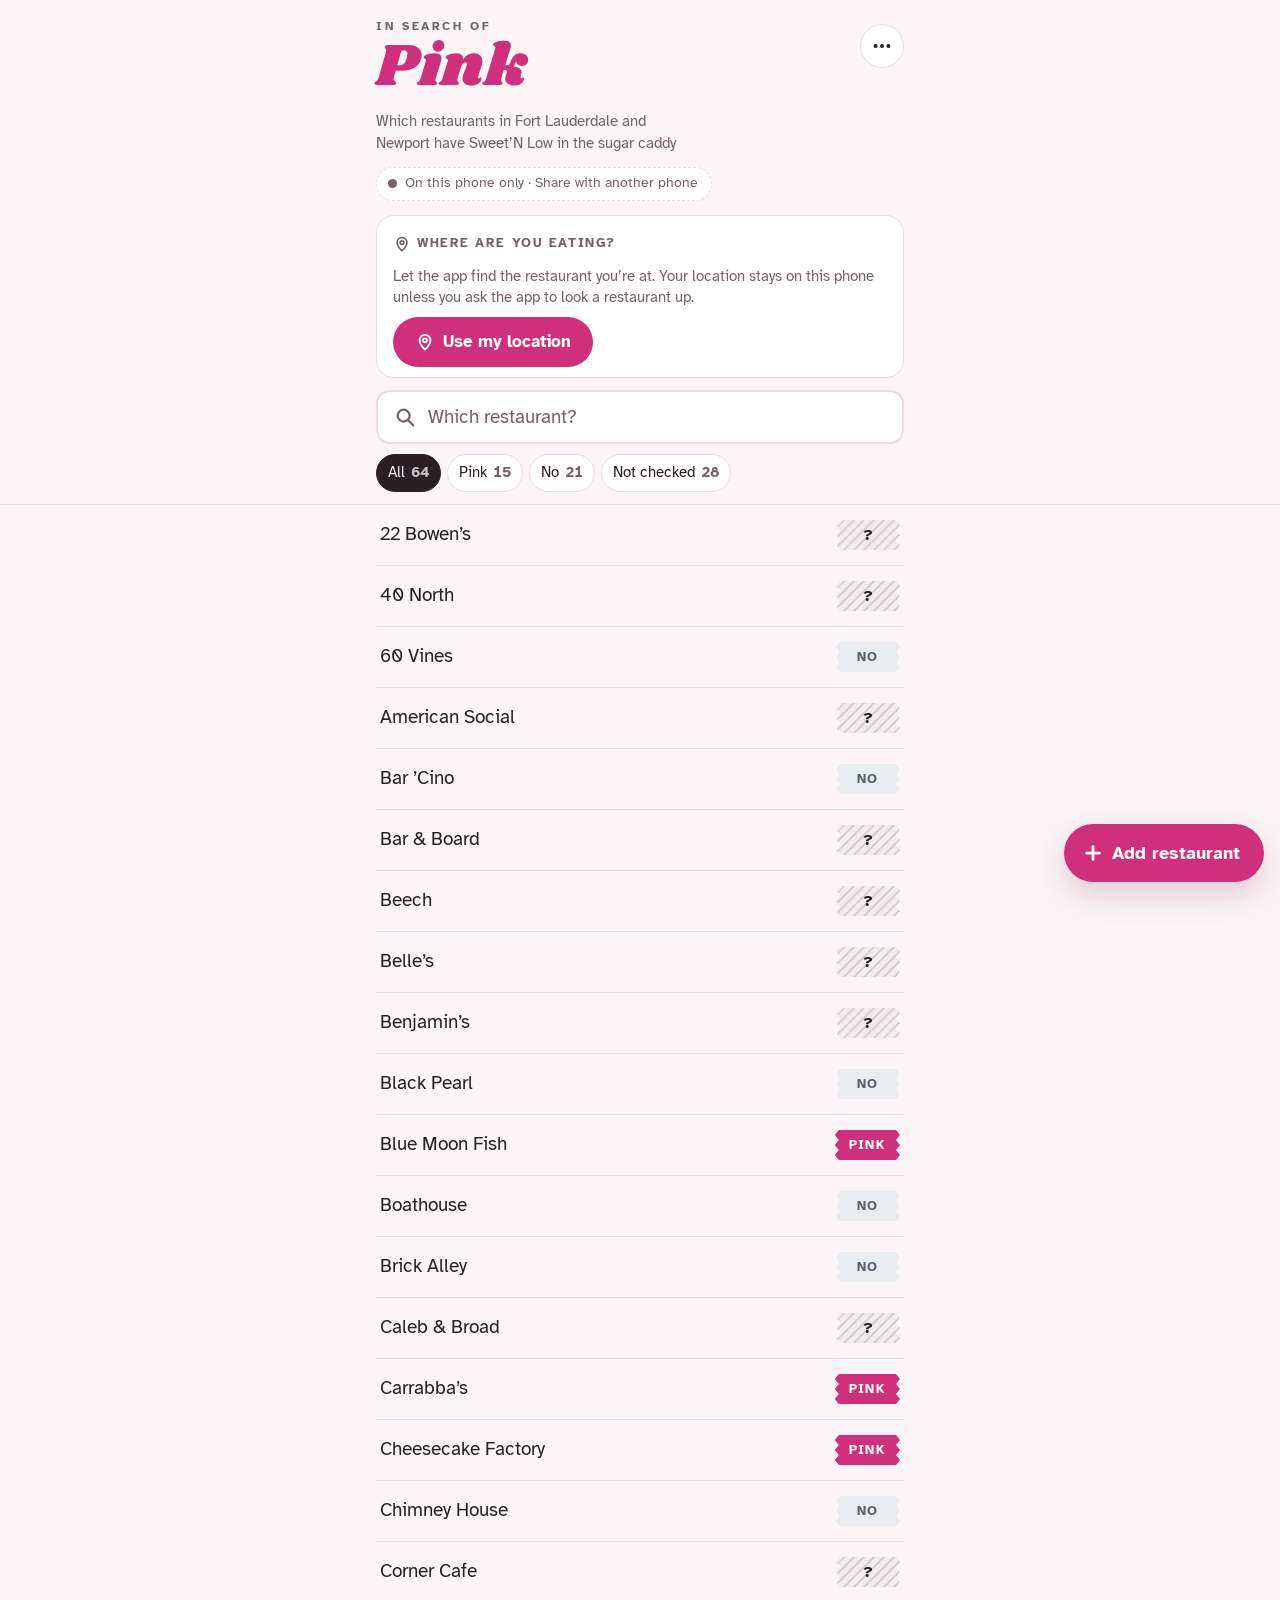
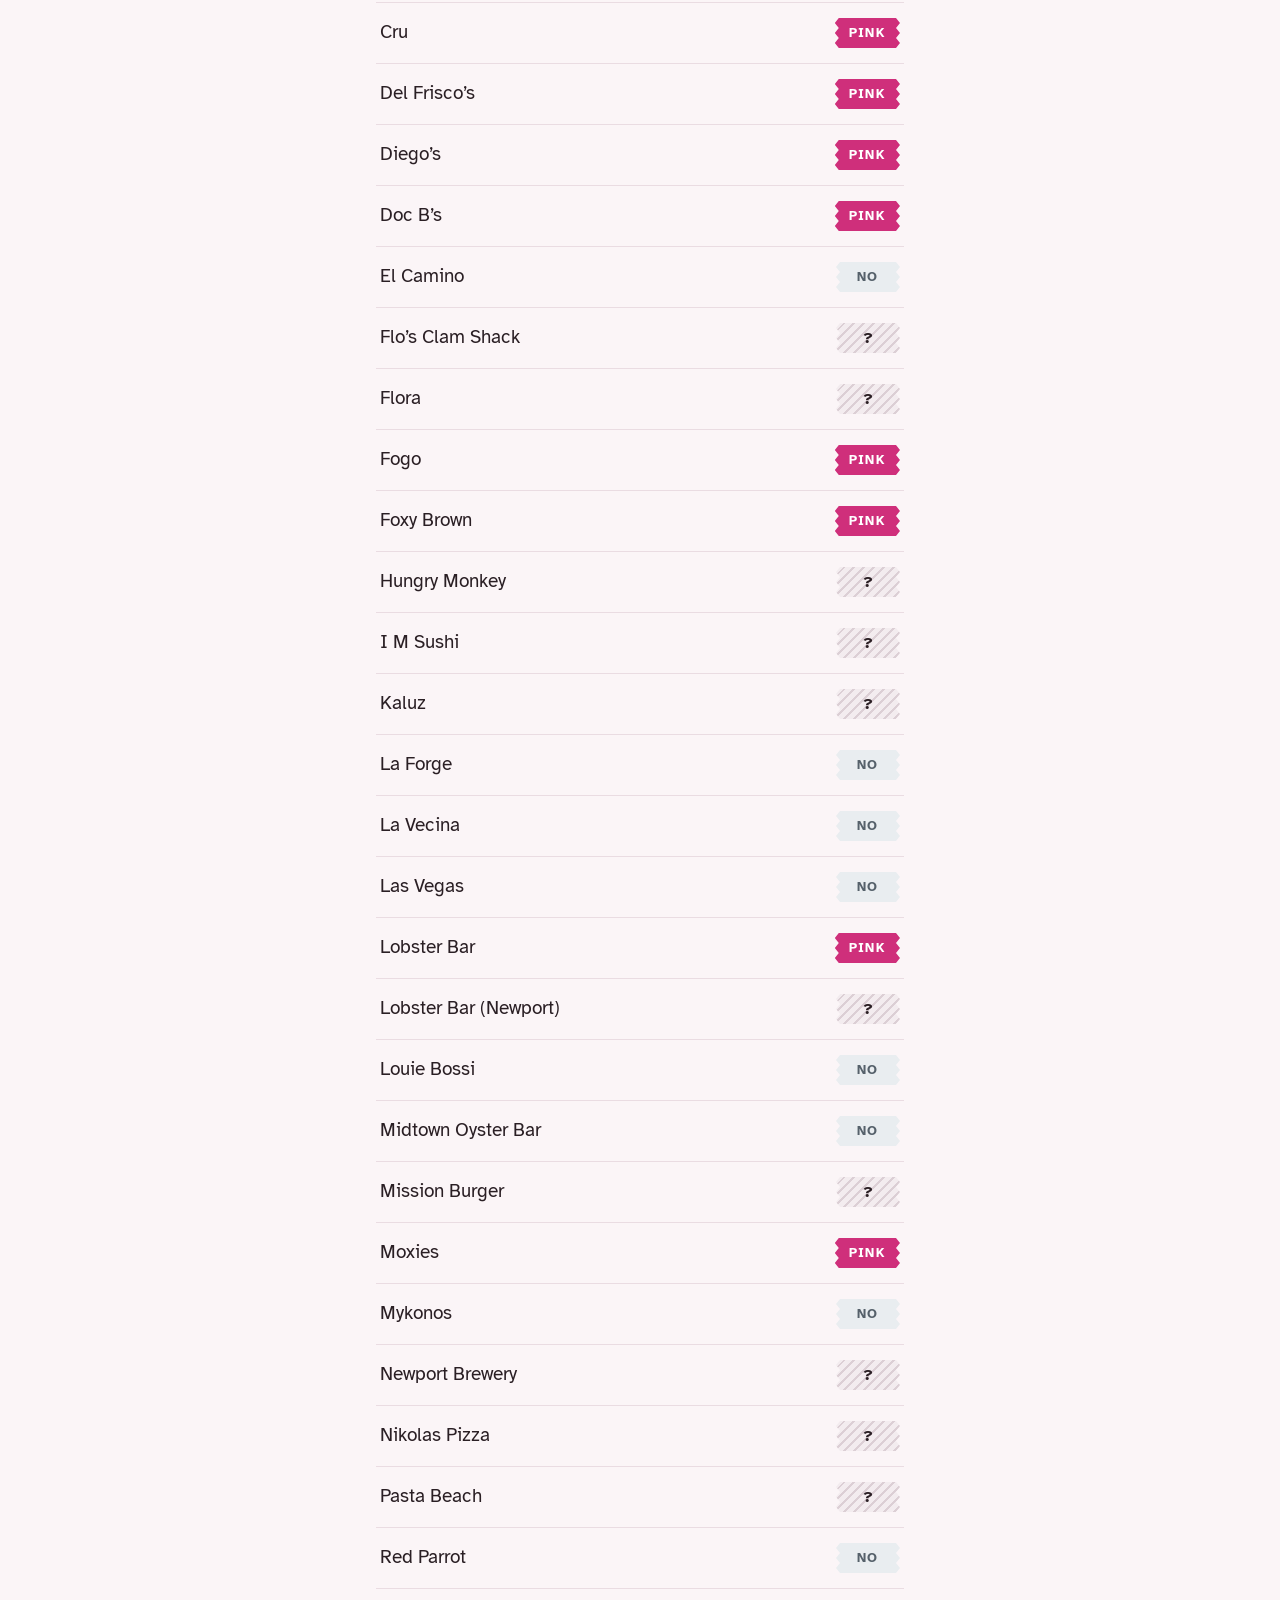
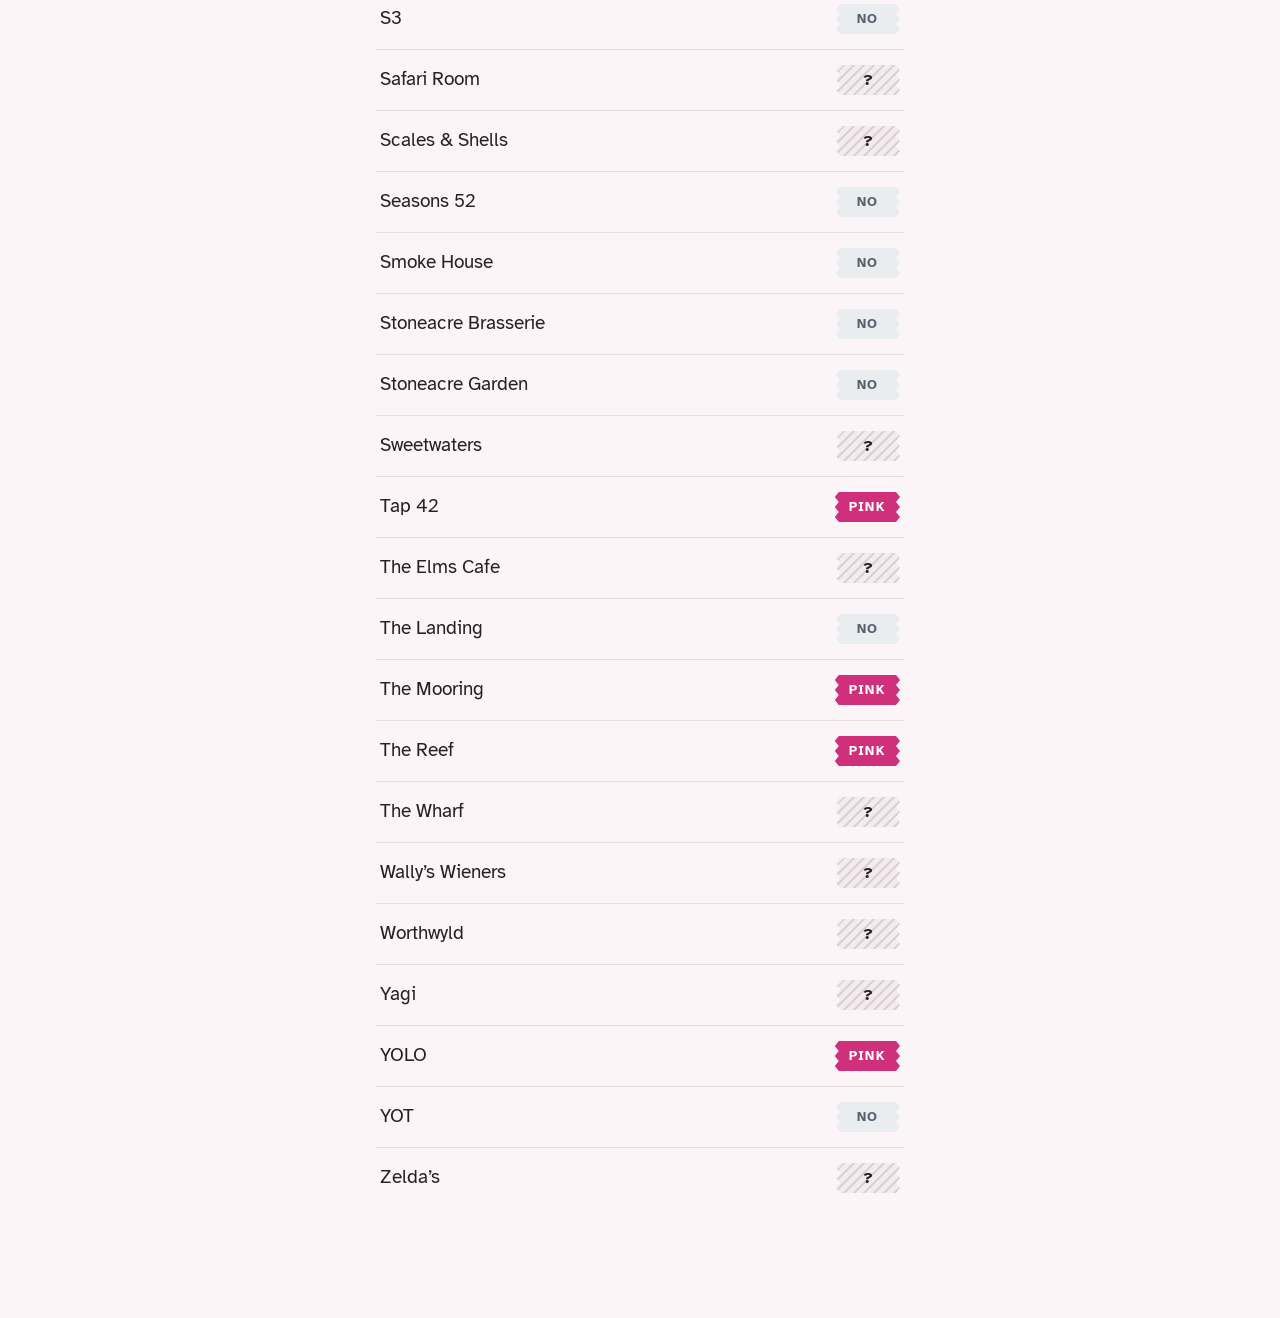
==== commit c734f312: "Look up the restaurant you're at, with its address - "What restaurant is this?" asks OpenStreetMap (" ====
--- a/docs/index.html
+++ b/docs/index.html
@@ -162,6 +162,13 @@
 .here-list { list-style: none; margin: 0; padding: 0; }
 .here-list li + li { border-top: 1px solid var(--line); }
 .here-list .row { min-height: 52px; padding: 8px 0; }
+.here-list .row .name small { display: block; font-size: 14px; font-weight: 400; color: var(--muted); }
+.add-chip {
+  flex: none; display: inline-grid; place-items: center; min-width: 64px; height: 30px; padding: 0 14px;
+  border: 2px solid var(--pink); border-radius: 15px; color: var(--pink-ink);
+  font: 700 13px/1 var(--f-body); letter-spacing: 0.1em; text-transform: uppercase;
+}
+.here-fine { margin: 0; font-size: 12px; color: var(--muted); }
 @keyframes bob { from { transform: translateY(0); } to { transform: translateY(-3px); } }
 
 /* Pinned search bar */
@@ -506,7 +513,7 @@
   var installEvent = null;
 
   // Where are we?
-  var here = { state: 'off', best: null, watch: null, timer: 0, started: 0, pick: null, granted: false, fromAdd: false };
+  var here = { state: 'off', best: null, watch: null, timer: 0, started: 0, pick: null, granted: false, lookup: null, wantLookup: false };
   var lastFix = null;
 
   function $(s, root) { return (root || document).querySelector(s); }
@@ -980,6 +987,7 @@
     lastFix = here.best;
     if (here.best.acc <= 20) stopWatch();
     if (here.state === 'locating' && (here.best.acc <= 100 || Date.now() - here.started > 5000 || here.watch === null)) here.state = 'located';
+    if (here.wantLookup && here.state === 'located') { runLookup(); return; }
     renderHere();
   }
   function onPosErr(e) {
@@ -988,6 +996,8 @@
   function finishLocate() {
     stopWatch();
     if (here.state === 'locating') setHere(here.best ? 'located' : 'error');
+    if (here.wantLookup && here.state === 'located') runLookup();
+    here.wantLookup = false;
   }
   function setHere(s) { here.state = s; renderHere(); }
 
@@ -1019,7 +1029,7 @@
     var s = here.state, kind = 'note', h = '';
     if (s === 'ask') {
       h = hereTop('Where are you eating?') +
-        '<p class="here-text">Let the app find the restaurant you’re at. Your location stays on this phone.</p>' +
+        '<p class="here-text">Let the app find the restaurant you’re at. Your location stays on this phone unless you ask the app to look a restaurant up.</p>' +
         '<div class="here-actions"><button type="button" class="btn" data-here="allow">' + PIN + 'Use my location</button></div>';
     } else if (s === 'locating') {
       kind = 'locating';
@@ -1036,7 +1046,9 @@
     } else if (s === 'dismissed') {
       kind = 'quiet';
       h = '<p class="here-text">Search for the restaurant below.</p><div class="here-actions">' +
-        hereLink('again', 'Find me again') + hereLink('add', 'Add the restaurant you’re at') + '</div>';
+        hereLink('whatshere', 'What restaurant is this?') + hereLink('again', 'Find me again') + '</div>';
+    } else if (s === 'nearby' && here.lookup) {
+      h = nearbyHtml(here.lookup);
     } else if (s === 'located' && here.best) {
       var picked = here.pick && byId(here.pick);
       var g = picked ? { kind: 'match', it: picked, how: 'picked' } : guess(here.best);
@@ -1045,7 +1057,7 @@
         h = matchHtml(g.it, g.how || (g.sure ? 'sure' : 'likely'));
       } else if (g.kind === 'choose') {
         h = hereTop('You’re near') + '<p class="here-title">Which one are you at?</p>' + candList(g.cands) +
-          '<div class="here-actions">' + hereLink('dismiss', 'None of these') + hereLink('again', 'Find me again') + '</div>';
+          '<div class="here-actions">' + hereLink('whatshere', 'None of these') + hereLink('again', 'Find me again') + '</div>';
       } else if (g.kind === 'fuzzy') {
         h = hereTop('Not sure where you are') +
           '<p class="here-title">Your location is only accurate to about ' + Math.round(g.acc / 50) * 50 + ' m right now.</p>' +
@@ -1058,12 +1070,13 @@
           '<p class="here-text">' + (sync.url
             ? 'It’s looking up their addresses through the shared list. Try again in a minute.'
             : 'It looks up their addresses once the shared list is connected. You can also open a restaurant while you’re there and tap Save this spot.') +
-          ' For now, search below.</p><div class="here-actions">' + hereLink('again', 'Try again') + '</div>';
+          ' For now, search below.</p><div class="here-actions"><button type="button" class="btn small" data-here="whatshere">What restaurant is this?</button>' +
+          hereLink('again', 'Try again') + '</div>';
       } else {
         h = hereTop('Can\u2019t tell where you are') +
           '<p class="here-title">No restaurant on your list is saved near here.</p>' +
-          '<p class="here-text">Search for it below. If it’s on the list, open it and tap Save this spot so the app knows it next time.</p>' +
-          '<div class="here-actions"><button type="button" class="btn small" data-here="add">Add the restaurant you’re at</button>' +
+          '<p class="here-text">The app can look up the restaurant you\u2019re at and add it, address and all. Or search below.</p>' +
+          '<div class="here-actions"><button type="button" class="btn small" data-here="whatshere">What restaurant is this?</button>' +
           hereLink('again', 'Find me again') + '</div>';
       }
     } else {
@@ -1083,6 +1096,7 @@
     if (here.best && here.state !== 'locating') here.state = 'located';
     closeSheet();
     commit('Saved this spot for ' + it.name + '.', before);
+    if (!it.address) fillAddress(it.id, spot[0], spot[1], null);
   }
   function markStatus(id, status) {
     var it = byId(id);
@@ -1103,7 +1117,173 @@
     else if (act === 'edit') openEdit(id);
     else if (act === 'savespot') saveSpot(id);
     else if (act === 'add') openAdd('', { here: true });
+    else if (act === 'whatshere') whatsHere();
+    else if (act === 'back') { here.state = here.best ? 'located' : 'dismissed'; renderHere(); }
+    else if (act === 'near') {
+      var p = here.lookup && here.lookup.places[Number(b.getAttribute('data-i'))];
+      if (!p) return;
+      var m = listMatch(p.name);
+      if (m) claimPlace(p, m); else openAdd(p.name, { here: true, place: p });
+    }
   });
+  /* ---------- what restaurant is this? (OpenStreetMap) ---------- */
+  // Used only when asked: these lookups send the phone's location to OpenStreetMap.
+  var OVERPASS = ['https://overpass-api.de/api/interpreter', 'https://overpass.kumi.systems/api/interpreter'];
+  var NOMINATIM = 'https://nominatim.openstreetmap.org/reverse';
+  var EATERIES = 'restaurant|cafe|bar|pub|fast_food|ice_cream|food_court|biergarten';
+
+  function getJSON(url, ms) {
+    var opts = { cache: 'no-store' }, timer = 0;
+    if (window.AbortController) {
+      var ctrl = new AbortController();
+      opts.signal = ctrl.signal;
+      timer = setTimeout(function () { ctrl.abort(); }, ms || 12000);
+    }
+    return fetch(url, opts).then(function (r) {
+      clearTimeout(timer);
+      if (!r.ok) throw new Error('status ' + r.status);
+      return r.json();
+    }, function (e) { clearTimeout(timer); throw e; });
+  }
+  function nearbyPlaces(fix) {
+    var r = Math.round(Math.min(150, Math.max(60, fix.acc + 40)));
+    var q = '[out:json][timeout:10];nwr(around:' + r + ',' + fix.lat.toFixed(6) + ',' + fix.lng.toFixed(6) + ')' +
+      '["name"]["amenity"~"^(' + EATERIES + ')$"];out center tags 40;';
+    function attempt(i) {
+      return getJSON(OVERPASS[i] + '?data=' + encodeURIComponent(q), 12000).catch(function (e) {
+        if (i + 1 < OVERPASS.length) return attempt(i + 1);
+        throw e;
+      });
+    }
+    return attempt(0).then(function (d) {
+      var seen = {}, out = [];
+      (d && d.elements || []).forEach(function (el) {
+        var t = el.tags || {};
+        var lat = el.lat != null ? el.lat : (el.center && el.center.lat);
+        var lng = el.lon != null ? el.lon : (el.center && el.center.lon);
+        if (!t.name || lat == null || lng == null) return;
+        var k = squash(t.name);
+        if (!k || seen[k]) return;
+        seen[k] = 1;
+        out.push({ name: tidy(t.name), lat: lat, lng: lng, tags: t, d: distM(fix, { lat: lat, lng: lng }) });
+      });
+      out.sort(function (a, b) { return a.d - b.d; });
+      return out.slice(0, 6);
+    });
+  }
+  function joinAddr(p) {
+    if (!p.street) return '';
+    var line = (p.num ? p.num + ' ' : '') + p.street;
+    var tail = [p.st, p.zip].filter(Boolean).join(' ');
+    var place = [p.town, tail].filter(Boolean).join(', ');
+    return place ? line + ', ' + place : line;
+  }
+  function reverseAddress(lat, lng) {
+    var url = NOMINATIM + '?format=jsonv2&addressdetails=1&zoom=18&lat=' + lat.toFixed(6) + '&lon=' + lng.toFixed(6);
+    return getJSON(url, 10000).then(function (d) {
+      var a = (d && d.address) || {};
+      var iso = String(a['ISO3166-2-lvl4'] || '').match(/^US-([A-Z]{2})$/);
+      return {
+        num: a.house_number || '',
+        street: a.road || a.pedestrian || a.footway || '',
+        town: a.city || a.town || a.village || a.hamlet || a.suburb || '',
+        st: iso ? iso[1] : (a.state || ''),
+        zip: a.postcode || ''
+      };
+    });
+  }
+  // A place's street address: its own OpenStreetMap address where it has one, filled out by a lookup.
+  function addressFor(lat, lng, tags) {
+    tags = tags || {};
+    var own = { num: tags['addr:housenumber'] || '', street: tags['addr:street'] || '', town: tags['addr:city'] || '',
+      st: tags['addr:state'] || '', zip: tags['addr:postcode'] || '' };
+    if (own.street && own.town && own.st) return Promise.resolve(joinAddr(own));
+    return reverseAddress(lat, lng).then(function (r) {
+      return joinAddr({
+        num: own.street ? own.num : r.num, street: own.street || r.street,
+        town: own.town || r.town, st: own.st || r.st, zip: own.zip || r.zip
+      });
+    }, function () { return joinAddr(own); });
+  }
+  // Is a restaurant OpenStreetMap lists here already on the list? ("Tap 42 Craft Kitchen" is "Tap 42")
+  function listMatch(name) {
+    var k = squash(name).replace(/^the(?=.{3})/, '');
+    if (k.length < 3) return null;
+    for (var i = 0; i < items.length; i++) {
+      var j = squash(items[i].name).replace(/^the(?=.{3})/, '');
+      if (j.length < 3) continue;
+      if (j === k || k.indexOf(j) === 0 || j.indexOf(k) === 0) return items[i];
+    }
+    return null;
+  }
+  function whatsHere() {
+    if (!here.best || Date.now() - here.best.t > 2 * 60000) { here.wantLookup = true; startLocate(); return; }
+    runLookup();
+  }
+  function runLookup() {
+    var token = { status: 'busy', places: [], fix: here.best };
+    here.wantLookup = false;
+    here.lookup = token;
+    here.state = 'nearby';
+    renderHere();
+    nearbyPlaces(token.fix).then(function (places) {
+      if (here.lookup !== token) return;
+      token.places = places;
+      token.status = 'done';
+      renderHere();
+    }, function () {
+      if (here.lookup !== token) return;
+      token.status = 'error';
+      renderHere();
+    });
+  }
+  function nearbyHtml(L) {
+    var h = hereTop('Restaurants right here', hereLink('back', 'Close'));
+    if (L.status === 'busy') return h + '<p class="here-text">Looking up restaurants around you…</p>';
+    if (L.status === 'error') {
+      h += '<p class="here-title">Couldn’t look up restaurants here.</p>' +
+        '<p class="here-text">Check your connection and try again, or add the restaurant yourself.</p>';
+    } else if (!L.places.length) {
+      h += '<p class="here-title">No restaurant is listed right here on the map.</p>' +
+        '<p class="here-text">Add it yourself. The app fills in the address.</p>';
+    } else {
+      h += '<p class="here-title">Which one are you at?</p><ul class="here-list">' + L.places.map(function (p, i) {
+        var m = listMatch(p.name);
+        return '<li><button class="row" type="button" data-here="near" data-i="' + i + '" aria-label="' + esc(p.name) +
+          (m ? ': on your list, ' + SAY[m.status] : ': add it') + '"><span class="name">' + esc(p.name) +
+          '<small>' + (m ? 'On your list' + (m.name !== p.name ? ' as ' + esc(m.name) : '') : 'Tap to add it') + '</small></span>' +
+          (m ? packet(m.status) : '<span class="add-chip" aria-hidden="true">Add</span>') + '</button></li>';
+      }).join('') + '</ul>';
+    }
+    return h + '<div class="here-actions"><button type="button" class="btn small" data-here="add">' +
+      (L.status === 'done' && L.places.length ? 'It’s not here: add it' : 'Add the restaurant you’re at') + '</button>' +
+      hereLink(L.status === 'error' ? 'whatshere' : 'again', L.status === 'error' ? 'Try again' : 'Find me again') + '</div>' +
+      '<p class="here-fine">Restaurant names and addresses come from OpenStreetMap, which gets your location for this lookup.</p>';
+  }
+  // A restaurant already on the list, found on the map: remember this spot and fill in its address.
+  function claimPlace(p, it) {
+    var before = snap(), spot = spotHere() || [round5(p.lat), round5(p.lng)];
+    if (!(it.spots || []).some(function (s) { return distM({ lat: s[0], lng: s[1] }, { lat: spot[0], lng: spot[1] }) <= 30; })) {
+      it.spots = (it.spots || []).concat([spot]).slice(-8);
+    }
+    here.pick = it.id;
+    here.state = 'located';
+    commit('Saved this spot for ' + it.name + '.', before);
+    if (!it.address) fillAddress(it.id, p.lat, p.lng, p.tags);
+  }
+  // Look up the street address and add it to a restaurant that has none.
+  function fillAddress(id, lat, lng, tags) {
+    addressFor(lat, lng, tags).then(function (a) {
+      var it = byId(id);
+      if (!a || !it || it.address) return;
+      var before = snap();
+      it.address = a;
+      it.geo = null;
+      it.geoState = 'pending';
+      commit('Added the address: ' + a + '.', before);
+    }, function () {});
+  }
+
   function initHere() {
     if (!IS_APP) return;
     if (!navigator.geolocation) { setHere('off'); return; }
@@ -1174,6 +1354,8 @@
       '<p id="addMsg" class="warn" hidden></p>' +
       '<div class="field"><label for="fAddr">Street address <span class="opt">(optional)</span></label>' +
       '<input id="fAddr" type="text" autocomplete="off" autocapitalize="words" enterkeyhint="done" placeholder="450 E Las Olas Blvd"></div>' +
+      (canSpot && !opts.here ? '<div><button type="button" class="link" id="fillHere">I\u2019m here now: fill in the address</button></div>' : '') +
+      '<p class="hint" id="addrHint" hidden></p>' +
       (canSpot ? '<label class="check"><input type="checkbox" id="fHere"' + (opts.here ? ' checked' : '') + '>' +
         '<span>I’m at this restaurant now. Save this spot so the app recognizes it.</span></label>' : '') +
       choicesHtml(null) +
@@ -1182,6 +1364,25 @@
       prefill ? 'h2' : '#fName'
     );
     var input = $('#fName', sheetEl), addr = $('#fAddr', sheetEl), msg = $('#addMsg', sheetEl), hereBox = $('#fHere', sheetEl);
+    var addrHint = $('#addrHint', sheetEl), fillBtn = $('#fillHere', sheetEl), place = opts.place || null;
+    function autoAddress(lat, lng, tags) {
+      addr.placeholder = 'Looking up the address\u2026';
+      addressFor(lat, lng, tags).then(function (a) {
+        if (!addr.isConnected) return;
+        addr.placeholder = '450 E Las Olas Blvd';
+        if (a && !addr.value.trim()) { addr.value = a; addrHint.hidden = false; addrHint.textContent = 'Address filled in from the map. Fix it if it\u2019s not right.'; }
+        else if (!a && !addr.value.trim()) { addrHint.hidden = false; addrHint.textContent = 'Couldn\u2019t find the address. Type it, or leave it blank: the saved spot is enough for the app to recognize it.'; }
+      });
+    }
+    if (place) autoAddress(place.lat, place.lng, place.tags);
+    else if (opts.here && freshFix()) autoAddress(lastFix.lat, lastFix.lng, null);
+    if (fillBtn) fillBtn.addEventListener('click', function () {
+      var f = freshFix();
+      if (!f) return;
+      if (hereBox) hereBox.checked = true;
+      fillBtn.parentNode.hidden = true;
+      autoAddress(f.lat, f.lng, null);
+    });
     function check() {
       var d = findByName(input.value);
       if (d) {
@@ -1197,7 +1398,7 @@
     $$('.choice', sheetEl).forEach(function (b) {
       b.addEventListener('click', function () {
         var name = tidy(input.value), status = b.getAttribute('data-status'), address = tidyAddr(addr.value);
-        var spot = hereBox && hereBox.checked ? spotHere() : null;
+        var spot = hereBox ? (hereBox.checked ? spotHere() : null) : (place ? [round5(place.lat), round5(place.lng)] : null);
         if (!name) {
           msg.hidden = false;
           msg.textContent = 'Type the restaurant’s name first.';
